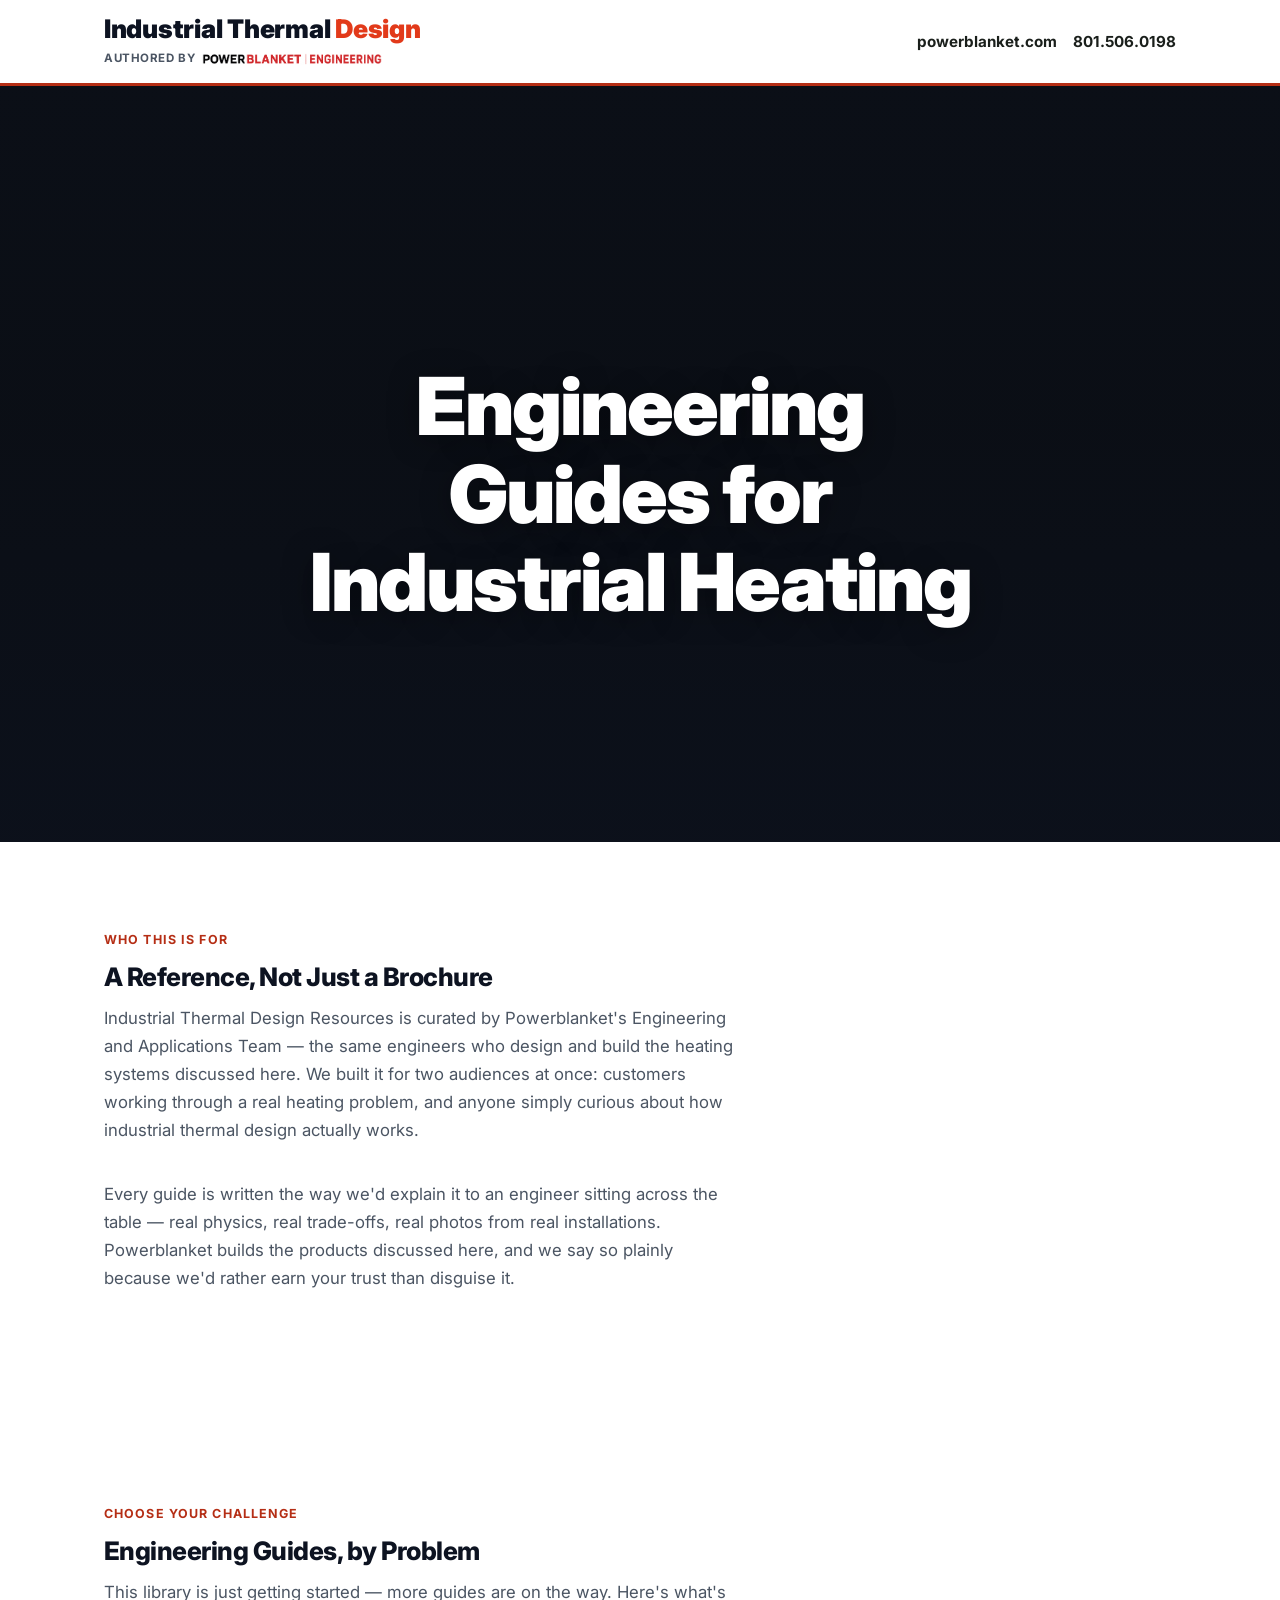
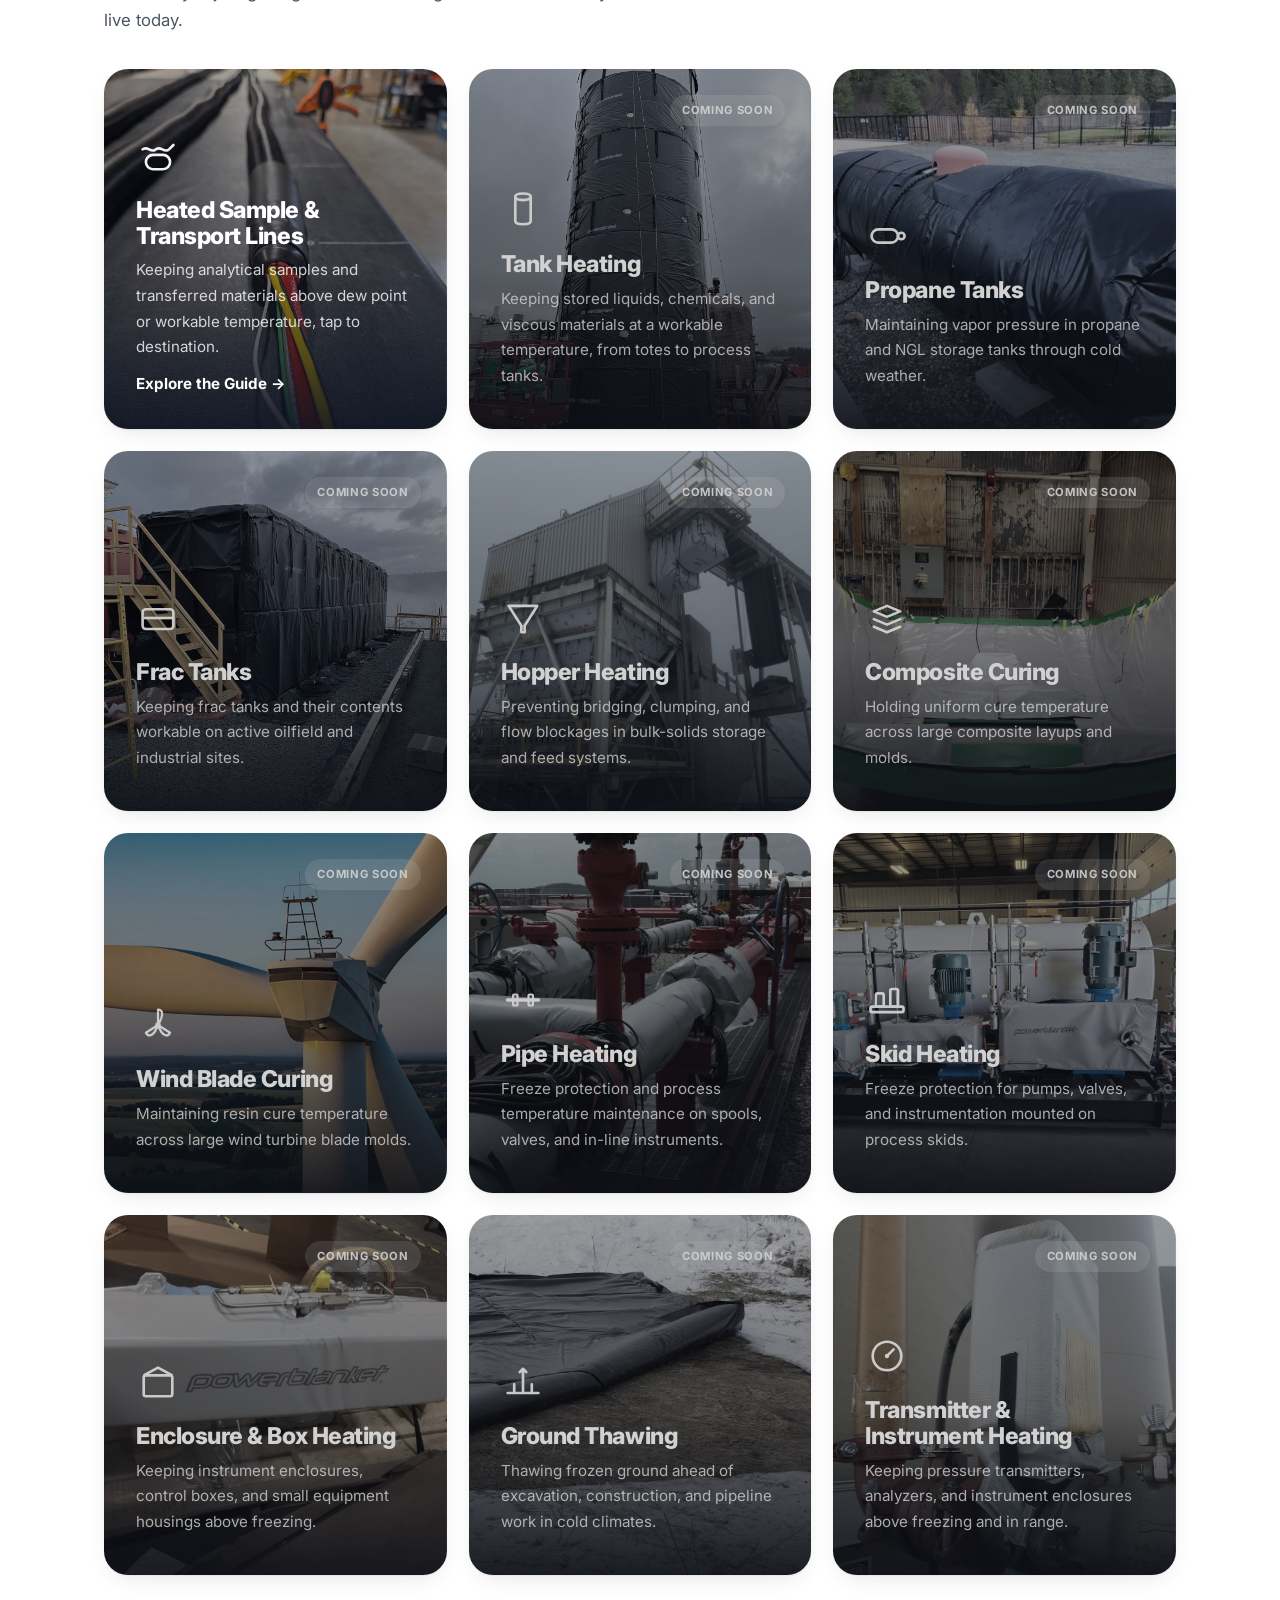
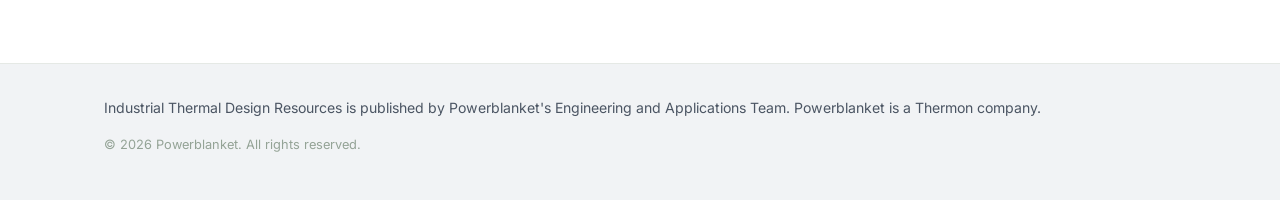
==== index.html @ 96038848 "﻿Replace homepage hero with real Powerblanket photos, bigger and slower, text dramatically simplifie" ====
<!DOCTYPE html>
<html lang="en">
<head>
<meta charset="UTF-8">
<meta name="viewport" content="width=device-width, initial-scale=1.0">
<title>Industrial Thermal Design Resources | Powerblanket Engineering</title>
<meta name="description" content="Engineering resources from Powerblanket's Engineering and Applications Team — practical, in-depth guides for specifying, designing, and troubleshooting industrial thermal systems.">

<link rel="canonical" href="https://www.industrialthermaldesign.com/">

<meta property="og:type" content="website">
<meta property="og:site_name" content="Industrial Thermal Design Resources">
<meta property="og:title" content="Industrial Thermal Design Resources | Powerblanket Engineering">
<meta property="og:description" content="Engineering resources from Powerblanket's Engineering and Applications Team — practical, in-depth guides for specifying, designing, and troubleshooting industrial thermal systems.">
<meta property="og:url" content="https://www.industrialthermaldesign.com/">
<meta name="twitter:card" content="summary">
<meta name="twitter:title" content="Industrial Thermal Design Resources | Powerblanket Engineering">
<meta name="twitter:description" content="Engineering resources from Powerblanket's Engineering and Applications Team — practical, in-depth guides for specifying, designing, and troubleshooting industrial thermal systems.">

<link rel="icon" type="image/png" sizes="32x32" href="assets/favicon-32.png">
<link rel="icon" type="image/png" sizes="16x16" href="assets/favicon-16.png">
<link rel="apple-touch-icon" sizes="180x180" href="assets/apple-touch-icon.png">
<meta name="theme-color" content="#e23a1a">

<link rel="preconnect" href="https://fonts.googleapis.com">
<link rel="preconnect" href="https://fonts.gstatic.com" crossorigin>
<link href="https://fonts.googleapis.com/css2?family=Inter:wght@400;500;600;700;800;900&display=swap" rel="stylesheet">
<link rel="stylesheet" href="styles.css">

<script type="application/ld+json">
{
  "@context": "https://schema.org",
  "@type": "Organization",
  "name": "Powerblanket",
  "url": "https://www.industrialthermaldesign.com/",
  "logo": "https://www.industrialthermaldesign.com/assets/pb-engineering-logo.png",
  "telephone": "+1-801-506-0198",
  "address": {
    "@type": "PostalAddress",
    "streetAddress": "3130 South 1030 West, Suite 1",
    "addressLocality": "Salt Lake City",
    "addressRegion": "UT",
    "postalCode": "84119",
    "addressCountry": "US"
  },
  "parentOrganization": { "@type": "Organization", "name": "Thermon" },
  "sameAs": ["https://www.powerblanket.com"]
}
</script>
</head>
<body>

<!-- Analytics: Google Analytics 4 -->
<script async src="https://www.googletagmanager.com/gtag/js?id=G-KSJJZEFD7X"></script>
<script>
  window.dataLayer = window.dataLayer || [];
  function gtag(){ dataLayer.push(arguments); }
  gtag('js', new Date());
  gtag('config', 'G-KSJJZEFD7X');
</script>

<header class="hub-banner">
  <div class="container hub-banner-inner">
    <div class="hub-banner-brand">
      <p class="hub-banner-title">Industrial Thermal <span class="brand-accent">Design</span></p>
      <div class="hub-banner-byline">
        <span>Authored by</span>
        <img src="assets/pb-engineering-logo.png" alt="Powerblanket Engineering" class="hub-banner-byline-logo">
      </div>
    </div>
    <div class="hub-banner-contact">
      <a href="https://www.powerblanket.com" target="_blank" rel="noopener">powerblanket.com</a>
      <a href="tel:+18015060198">801.506.0198</a>
    </div>
  </div>
</header>

<section class="hero hero-big">
  <div class="hero-slideshow" aria-hidden="true">
    <div class="hero-slide" style="background-image:url('assets/hero/hero-1.jpg');"></div>
    <div class="hero-slide" data-bg="assets/hero/hero-2.jpg"></div>
    <div class="hero-slide" data-bg="assets/hero/hero-3.jpg"></div>
    <div class="hero-slide" data-bg="assets/hero/hero-4.jpg"></div>
    <div class="hero-slide" data-bg="assets/hero/hero-5.jpg"></div>
    <div class="hero-slide" data-bg="assets/hero/hero-6.jpg" style="background-position: center 30%;"></div>
  </div>
  <div class="hero-scrim"></div>
  <div class="container hub-hero-inner">
    <h1>Engineering Guides for Industrial Heating</h1>
  </div>
</section>

<section class="section section-alt">
  <div class="container">
    <p class="kicker">Who This Is For</p>
    <h2>A Reference, Not Just a Brochure</h2>
    <p class="section-intro">
      Industrial Thermal Design Resources is curated by Powerblanket's Engineering and Applications
      Team — the same engineers who design and build the heating systems discussed here. We built
      it for two audiences at once: customers working through a real heating problem, and anyone
      simply curious about how industrial thermal design actually works.
    </p>
    <p class="section-intro">
      Every guide is written the way we'd explain it to an engineer sitting across the table — real
      physics, real trade-offs, real photos from real installations. Powerblanket builds the products
      discussed here, and we say so plainly because we'd rather earn your trust than disguise it.
    </p>
  </div>
</section>

<section id="guides" class="section hub-tiles-section">
  <div class="container">
    <p class="kicker">Choose Your Challenge</p>
    <h2>Engineering Guides, by Problem</h2>
    <p class="section-intro">
      This library is just getting started — more guides are on the way. Here's what's live today.
    </p>
    <div class="tile-grid">
      <a class="tile tile-sampleline" href="heatedsamplelines/">
        <div class="tile-icon" aria-hidden="true">
          <svg viewBox="0 0 40 40" fill="none" xmlns="http://www.w3.org/2000/svg">
            <path d="M6 14C10 10 14 18 18 14C22 10 26 18 30 14C32 12 33 11 34 10" stroke="#fff" stroke-width="2.4" stroke-linecap="round"/>
            <rect x="9" y="19" width="22" height="13" rx="6.5" stroke="#fff" stroke-width="2.4"/>
          </svg>
        </div>
        <div class="tile-body">
          <h3>Heated Sample &amp; Transport Lines</h3>
          <p>Keeping analytical samples and transferred materials above dew point or workable temperature, tap to destination.</p>
          <span class="tile-cta">Explore the Guide &rarr;</span>
        </div>
      </a>

      <div class="tile tile-soon tile-tank">
        <span class="tile-badge">Coming Soon</span>
        <div class="tile-icon" aria-hidden="true">
          <svg viewBox="0 0 40 40" fill="none" xmlns="http://www.w3.org/2000/svg">
            <path d="M13 8C13 6 16 5 20 5C24 5 27 6 27 8V30C27 32 24 33 20 33C16 33 13 32 13 30V8Z" stroke="#fff" stroke-width="2.4"/>
            <path d="M13 8C13 10 16 11 20 11C24 11 27 10 27 8" stroke="#fff" stroke-width="2.4"/>
          </svg>
        </div>
        <div class="tile-body">
          <h3>Tank Heating</h3>
          <p>Keeping stored liquids, chemicals, and viscous materials at a workable temperature, from totes to process tanks.</p>
        </div>
      </div>

      <div class="tile tile-soon tile-propane">
        <span class="tile-badge">Coming Soon</span>
        <div class="tile-icon" aria-hidden="true">
          <svg viewBox="0 0 40 40" fill="none" xmlns="http://www.w3.org/2000/svg">
            <rect x="6" y="14" width="24" height="12" rx="6" stroke="#fff" stroke-width="2.4"/>
            <circle cx="33" cy="20" r="3" stroke="#fff" stroke-width="2.4"/>
          </svg>
        </div>
        <div class="tile-body">
          <h3>Propane Tanks</h3>
          <p>Maintaining vapor pressure in propane and NGL storage tanks through cold weather.</p>
        </div>
      </div>

      <div class="tile tile-soon tile-fractank">
        <span class="tile-badge">Coming Soon</span>
        <div class="tile-icon" aria-hidden="true">
          <svg viewBox="0 0 40 40" fill="none" xmlns="http://www.w3.org/2000/svg">
            <rect x="6" y="12" width="28" height="18" rx="3" stroke="#fff" stroke-width="2.4"/>
            <path d="M6 20H34" stroke="#fff" stroke-width="2.4"/>
          </svg>
        </div>
        <div class="tile-body">
          <h3>Frac Tanks</h3>
          <p>Keeping frac tanks and their contents workable on active oilfield and industrial sites.</p>
        </div>
      </div>

      <div class="tile tile-soon tile-hopper">
        <span class="tile-badge">Coming Soon</span>
        <div class="tile-icon" aria-hidden="true">
          <svg viewBox="0 0 40 40" fill="none" xmlns="http://www.w3.org/2000/svg">
            <path d="M7 9H33L21.5 27V33H18.5V27L7 9Z" stroke="#fff" stroke-width="2.4" stroke-linejoin="round"/>
          </svg>
        </div>
        <div class="tile-body">
          <h3>Hopper Heating</h3>
          <p>Preventing bridging, clumping, and flow blockages in bulk-solids storage and feed systems.</p>
        </div>
      </div>

      <div class="tile tile-soon tile-composite">
        <span class="tile-badge">Coming Soon</span>
        <div class="tile-icon" aria-hidden="true">
          <svg viewBox="0 0 40 40" fill="none" xmlns="http://www.w3.org/2000/svg">
            <path d="M8 14L20 9L32 14L20 19L8 14Z" stroke="#fff" stroke-width="2.4" stroke-linejoin="round"/>
            <path d="M8 21L20 26L32 21" stroke="#fff" stroke-width="2.4" stroke-linecap="round" stroke-linejoin="round"/>
            <path d="M8 28L20 33L32 28" stroke="#fff" stroke-width="2.4" stroke-linecap="round" stroke-linejoin="round"/>
          </svg>
        </div>
        <div class="tile-body">
          <h3>Composite Curing</h3>
          <p>Holding uniform cure temperature across large composite layups and molds.</p>
        </div>
      </div>

      <div class="tile tile-soon tile-windblade">
        <span class="tile-badge">Coming Soon</span>
        <div class="tile-icon" aria-hidden="true">
          <svg viewBox="0 0 40 40" fill="none" xmlns="http://www.w3.org/2000/svg">
            <circle cx="20" cy="20" r="2.5" fill="#fff"/>
            <path d="M20 20L20 6C24 6 26 10 20 20Z" stroke="#fff" stroke-width="2" stroke-linejoin="round"/>
            <path d="M20 20L31 27C29 31 24 31 20 20Z" stroke="#fff" stroke-width="2" stroke-linejoin="round"/>
            <path d="M20 20L9 27C11 31 16 31 20 20Z" stroke="#fff" stroke-width="2" stroke-linejoin="round"/>
          </svg>
        </div>
        <div class="tile-body">
          <h3>Wind Blade Curing</h3>
          <p>Maintaining resin cure temperature across large wind turbine blade molds.</p>
        </div>
      </div>

      <div class="tile tile-soon tile-pipe">
        <span class="tile-badge">Coming Soon</span>
        <div class="tile-icon" aria-hidden="true">
          <svg viewBox="0 0 40 40" fill="none" xmlns="http://www.w3.org/2000/svg">
            <path d="M6 20H34" stroke="#fff" stroke-width="3.2" stroke-linecap="round"/>
            <rect x="11" y="15" width="4" height="10" rx="1" stroke="#fff" stroke-width="2"/>
            <rect x="25" y="15" width="4" height="10" rx="1" stroke="#fff" stroke-width="2"/>
          </svg>
        </div>
        <div class="tile-body">
          <h3>Pipe Heating</h3>
          <p>Freeze protection and process temperature maintenance on spools, valves, and in-line instruments.</p>
        </div>
      </div>

      <div class="tile tile-soon tile-skid">
        <span class="tile-badge">Coming Soon</span>
        <div class="tile-icon" aria-hidden="true">
          <svg viewBox="0 0 40 40" fill="none" xmlns="http://www.w3.org/2000/svg">
            <rect x="5" y="26" width="30" height="5" rx="1.5" stroke="#fff" stroke-width="2.4"/>
            <rect x="10" y="14" width="7" height="12" rx="1.5" stroke="#fff" stroke-width="2.4"/>
            <rect x="23" y="10" width="7" height="16" rx="1.5" stroke="#fff" stroke-width="2.4"/>
          </svg>
        </div>
        <div class="tile-body">
          <h3>Skid Heating</h3>
          <p>Freeze protection for pumps, valves, and instrumentation mounted on process skids.</p>
        </div>
      </div>

      <div class="tile tile-soon tile-boxes">
        <span class="tile-badge">Coming Soon</span>
        <div class="tile-icon" aria-hidden="true">
          <svg viewBox="0 0 40 40" fill="none" xmlns="http://www.w3.org/2000/svg">
            <rect x="7" y="14" width="26" height="19" rx="2" stroke="#fff" stroke-width="2.4"/>
            <path d="M7 14L20 7L33 14" stroke="#fff" stroke-width="2.4" stroke-linejoin="round"/>
          </svg>
        </div>
        <div class="tile-body">
          <h3>Enclosure &amp; Box Heating</h3>
          <p>Keeping instrument enclosures, control boxes, and small equipment housings above freezing.</p>
        </div>
      </div>

      <div class="tile tile-soon tile-groundthaw">
        <span class="tile-badge">Coming Soon</span>
        <div class="tile-icon" aria-hidden="true">
          <svg viewBox="0 0 40 40" fill="none" xmlns="http://www.w3.org/2000/svg">
            <path d="M6 30H34" stroke="#fff" stroke-width="2.4" stroke-linecap="round"/>
            <path d="M12 30V22M20 30V17M28 30V22" stroke="#fff" stroke-width="2.4" stroke-linecap="round"/>
            <path d="M20 17V8M17 11L20 8L23 11" stroke="#fff" stroke-width="2.4" stroke-linecap="round" stroke-linejoin="round"/>
          </svg>
        </div>
        <div class="tile-body">
          <h3>Ground Thawing</h3>
          <p>Thawing frozen ground ahead of excavation, construction, and pipeline work in cold climates.</p>
        </div>
      </div>

      <div class="tile tile-soon tile-transmitter">
        <span class="tile-badge">Coming Soon</span>
        <div class="tile-icon" aria-hidden="true">
          <svg viewBox="0 0 40 40" fill="none" xmlns="http://www.w3.org/2000/svg">
            <circle cx="20" cy="20" r="13" stroke="#fff" stroke-width="2.4"/>
            <path d="M20 20L26 14" stroke="#fff" stroke-width="2.4" stroke-linecap="round"/>
            <circle cx="20" cy="20" r="2" fill="#fff"/>
          </svg>
        </div>
        <div class="tile-body">
          <h3>Transmitter &amp; Instrument Heating</h3>
          <p>Keeping pressure transmitters, analyzers, and instrument enclosures above freezing and in range.</p>
        </div>
      </div>
    </div>
  </div>
</section>

<footer class="hub-footer">
  <div class="container">
    <p>
      Industrial Thermal Design Resources is published by Powerblanket's Engineering and Applications Team.
      Powerblanket is a Thermon company.
    </p>
    <p class="hub-footer-meta">&copy; <span id="year"></span> Powerblanket. All rights reserved.</p>
  </div>
</footer>

<script src="script.js"></script>
</body>
</html>
---- styles.css ----
:root {
  --brand-charcoal: #0d1321;
  --brand-accent: #e23a1a;
  --brand-accent-dark: #b52e15;
  --brand-steel: #6b7280;
  --brand-coolgray: #f1f3f5;

  /* Legacy variable names kept (referenced throughout this file) but now aliased
     to the Industrial Thermal Design brand palette instead of Powerblanket green. */
  --green-900: var(--brand-charcoal);
  --green-800: var(--brand-accent-dark);
  --green-700: var(--brand-accent-dark);
  --green-600: var(--brand-accent);
  --green-100: var(--brand-coolgray);
  --green-50: var(--brand-coolgray);
  --ink: #1a1f1b;
  --ink-soft: #4b5563;
  --paper: #ffffff;
  --paper-alt: var(--brand-coolgray);
  --border: #e5e9e5;
  --radius: 14px;
  --radius-sm: 10px;
  --shadow: 0 1px 2px rgba(13, 19, 33, 0.06), 0 8px 24px -8px rgba(13, 19, 33, 0.12);
  --shadow-lg: 0 20px 45px -18px rgba(13, 19, 33, 0.35);

  /* Thermal ("ironbow") accent palette — used sparingly as the hub's signature motif */
  --thermal-cold: #2447c9;
  --thermal-purple: #7c2fd6;
  --thermal-magenta: #c0299a;
  --thermal-red: #e0413f;
  --thermal-orange: #f2822e;
  --thermal-yellow: #f9c04a;
  --thermal-white: #fff6e0;
}

* { box-sizing: border-box; }

body {
  margin: 0;
  font-family: "Inter", -apple-system, BlinkMacSystemFont, "Segoe UI", Roboto, Helvetica, Arial, sans-serif;
  color: var(--ink);
  line-height: 1.68;
  background: var(--paper);
  -webkit-font-smoothing: antialiased;
  font-size: 17px;
}

.container { max-width: 1120px; margin: 0 auto; padding: 0 24px; }

h1, h2, h3 {
  font-family: inherit;
  font-weight: 800;
  line-height: 1.1;
  letter-spacing: -0.02em;
  text-wrap: balance;
  color: var(--green-900);
  margin: 0 0 0.5em;
}

p { margin: 0 0 1em; }
a { color: inherit; }

.kicker {
  text-transform: uppercase;
  letter-spacing: 0.09em;
  font-size: 0.78rem;
  font-weight: 700;
  color: var(--green-700);
  margin: 0 0 12px;
}
.kicker-on-dark { color: var(--thermal-yellow); }

.section { padding: 88px 0; }
.section-intro { color: var(--ink-soft); max-width: 640px; margin-bottom: 2.2rem; font-size: 1.05rem; }

/* ---------- Banner (matches the Sample Line Guide subsite) ---------- */

.hub-banner { background: #fff; border-bottom: 3px solid var(--green-700); padding: 14px 0; position: sticky; top: 0; z-index: 100; }
.hub-banner-inner { display: flex; align-items: center; justify-content: space-between; flex-wrap: wrap; gap: 16px; }
.hub-banner-brand { display: flex; flex-direction: column; align-items: flex-start; text-decoration: none; }
.hub-banner-title { margin: 0; font-size: 1.6rem; font-weight: 900; color: var(--brand-charcoal); letter-spacing: -0.01em; line-height: 1.15; }
.brand-accent { color: var(--brand-accent); }
.hub-banner-byline { display: flex; align-items: center; gap: 7px; margin: 6px 0 0; font-size: 0.72rem; font-weight: 700; text-transform: uppercase; letter-spacing: 0.05em; color: var(--ink-soft); }
.hub-banner-byline-logo { width: 180px; max-width: 100%; height: auto; display: block; }
.hub-banner-contact { display: flex; align-items: center; gap: 16px; font-size: 0.95rem; }
.hub-banner-contact a { color: var(--ink); font-weight: 700; text-decoration: none; }
.hub-banner-contact a:hover { color: var(--green-700); }

/* ---------- Hero — same real-photo Ken Burns slideshow as the Sample Line Guide subsite ---------- */

.hero {
  position: relative;
  padding: 130px 0 110px;
  overflow: hidden;
  isolation: isolate;
  background: #0a0d12;
  text-align: center;
}

.hero-big { min-height: 84vh; display: flex; align-items: center; padding: 160px 0 100px; }

.hero-slideshow { position: absolute; inset: 0; z-index: -2; overflow: hidden; }

.hero-slide {
  position: absolute;
  inset: -3%;
  background-size: cover;
  background-position: center;
  opacity: 0;
  filter: saturate(1.25) contrast(1.05);
  animation: heroSlideCycle 72s infinite;
  animation-fill-mode: backwards;
}

/* 6-slide rotation, 12s each, slower/more contemplative Ken Burns pacing for the
   homepage's real-photo hero (the Sample Line Guide subsite still uses its own
   9-slide/8s stock-photo timing, defined in its own stylesheet). */
.hero-slide:nth-child(1) { animation-delay: 0s; }
.hero-slide:nth-child(2) { animation-delay: 12s; }
.hero-slide:nth-child(3) { animation-delay: 24s; }
.hero-slide:nth-child(4) { animation-delay: 36s; }
.hero-slide:nth-child(5) { animation-delay: 48s; }
.hero-slide:nth-child(6) { animation-delay: 60s; }

@keyframes heroSlideCycle {
  0%      { opacity: 0; transform: scale(1.1) translate(0, 0); }
  1.4%    { opacity: 1; }
  15%     { opacity: 1; transform: scale(1.22) translate(-2.2%, -1.4%); }
  16.7%   { opacity: 0; }
  100%    { opacity: 0; }
}

@media (prefers-reduced-motion: reduce) {
  .hero-slide { animation: none; opacity: 0; }
  .hero-slide:first-child { opacity: 1; }
}

.hero-scrim {
  position: absolute;
  inset: 0;
  z-index: -1;
  background: linear-gradient(180deg, rgba(13,19,33,0.32) 0%, rgba(13,19,33,0.22) 45%, rgba(13,19,33,0.58) 100%);
}

.hub-hero-inner { position: relative; z-index: 1; max-width: 720px; margin: 0 auto; }
.hero h1 { color: #fff; font-size: clamp(2.4rem, 5vw, 3.6rem); margin-bottom: 0.4em; font-weight: 900; letter-spacing: -0.025em; }
.hero-big h1 { font-size: clamp(2.8rem, 6.5vw, 5rem); margin-bottom: 0; text-shadow: 0 4px 30px rgba(0,0,0,0.35); }
.hub-hero-lede { color: #dde1e6; font-size: 1.15rem; max-width: 620px; margin: 0 auto 2rem; }
.hero-actions { display: flex; gap: 16px; flex-wrap: wrap; justify-content: center; }

.credibility-line {
  display: inline-block;
  font-size: 0.85rem;
  font-weight: 600;
  color: #dde1e6;
  background: rgba(255,255,255,0.1);
  border: 1px solid rgba(255,255,255,0.22);
  padding: 7px 16px;
  border-radius: 999px;
  margin-bottom: 10px;
  margin-right: 10px;
}
.credibility-sub {
  display: inline-block;
  font-size: 0.8rem;
  font-weight: 500;
  color: #9aa1ab;
  margin-bottom: 22px;
}

/* ---------- Buttons ---------- */

.btn {
  display: inline-block;
  padding: 15px 30px;
  border-radius: 999px;
  font-weight: 700;
  text-decoration: none;
  border: none;
  cursor: pointer;
  font-size: 0.92rem;
  letter-spacing: 0.01em;
  transition: transform 0.2s ease, box-shadow 0.2s ease, background 0.2s ease;
}
.btn-primary { background: var(--green-600); color: #fff; box-shadow: 0 10px 24px -8px rgba(226,58,26,0.5); }
.btn-primary:hover { background: var(--green-700); transform: translateY(-2px); }
.btn-outline { background: rgba(255,255,255,0.05); color: #fff; border: 1px solid rgba(255,255,255,0.7); }
.btn-outline:hover { background: rgba(255,255,255,0.14); transform: translateY(-2px); }

/* ---------- Tile grid ---------- */

.hub-tiles-section { background: var(--paper); }

.tile-grid {
  display: grid;
  grid-template-columns: repeat(3, 1fr);
  gap: 22px;
}

.tile {
  position: relative;
  display: flex;
  flex-direction: column;
  justify-content: flex-end;
  min-height: 360px;
  padding: 32px;
  border-radius: 24px;
  background-color: #0d1117;
  background-size: cover;
  background-position: center;
  overflow: hidden;
  text-decoration: none;
  color: #fff;
  box-shadow: var(--shadow);
  transition: transform 0.35s cubic-bezier(0.22,1,0.36,1), opacity 0.35s ease, filter 0.35s ease, box-shadow 0.35s ease;
}

/* Hover-spotlight: hovering any tile dims its siblings; the hovered one stays full-strength. */
.tile-grid:hover .tile { opacity: 0.45; filter: saturate(0.7); }
.tile-grid .tile:hover { opacity: 1; filter: none; transform: translateY(-4px) scale(1.015); box-shadow: var(--shadow-lg); z-index: 2; }

.tile-icon { width: 44px; height: 44px; margin-bottom: 20px; opacity: 0.95; }
.tile-icon svg { width: 100%; height: 100%; }
.tile h3 { color: #fff; font-size: 1.45rem; margin-bottom: 0.35em; }
.tile p { color: rgba(255,255,255,0.8); font-size: 0.95rem; max-width: 30em; margin-bottom: 0.6em; }
.tile-cta { font-weight: 700; font-size: 0.95rem; color: #fff; }
.tile-badge {
  position: absolute; top: 26px; right: 26px;
  font-size: 0.7rem; font-weight: 700; text-transform: uppercase; letter-spacing: 0.06em;
  background: rgba(255,255,255,0.14); color: rgba(255,255,255,0.9);
  padding: 6px 12px; border-radius: 999px;
}

.tile-sampleline {
  background-image:
    linear-gradient(180deg, rgba(13,19,33,0.25) 0%, rgba(13,19,33,0.45) 55%, rgba(13,19,33,0.92) 100%),
    url('heatedsamplelines/photos/real-hero-lowangle.jpg');
}
.tile-tank {
  background-image:
    linear-gradient(180deg, rgba(13,19,33,0.25) 0%, rgba(13,19,33,0.45) 55%, rgba(13,19,33,0.92) 100%),
    url('assets/tiles/tank-heating.jpg');
}
.tile-hopper {
  background-image:
    linear-gradient(180deg, rgba(13,19,33,0.25) 0%, rgba(13,19,33,0.45) 55%, rgba(13,19,33,0.92) 100%),
    url('assets/tiles/hopper-heating.jpg');
}
.tile-groundthaw {
  background-image:
    linear-gradient(180deg, rgba(13,19,33,0.25) 0%, rgba(13,19,33,0.45) 55%, rgba(13,19,33,0.92) 100%),
    url('assets/tiles/ground-thawing.jpg');
}
.tile-transmitter {
  background-image:
    linear-gradient(180deg, rgba(13,19,33,0.25) 0%, rgba(13,19,33,0.45) 55%, rgba(13,19,33,0.92) 100%),
    url('assets/tiles/transmitter-heating.jpg');
}
.tile-propane {
  background-image:
    linear-gradient(180deg, rgba(13,19,33,0.25) 0%, rgba(13,19,33,0.45) 55%, rgba(13,19,33,0.92) 100%),
    url('assets/tiles/propane-tanks.jpg');
}
.tile-fractank {
  background-image:
    linear-gradient(180deg, rgba(13,19,33,0.25) 0%, rgba(13,19,33,0.45) 55%, rgba(13,19,33,0.92) 100%),
    url('assets/tiles/frac-tanks.jpg');
}
.tile-composite {
  background-image:
    linear-gradient(180deg, rgba(13,19,33,0.25) 0%, rgba(13,19,33,0.45) 55%, rgba(13,19,33,0.92) 100%),
    url('assets/tiles/composite-curing.jpg');
}
.tile-pipe {
  background-image:
    linear-gradient(180deg, rgba(13,19,33,0.25) 0%, rgba(13,19,33,0.45) 55%, rgba(13,19,33,0.92) 100%),
    url('assets/tiles/pipe-heating.jpg');
}
.tile-skid {
  background-image:
    linear-gradient(180deg, rgba(13,19,33,0.25) 0%, rgba(13,19,33,0.45) 55%, rgba(13,19,33,0.92) 100%),
    url('assets/tiles/skid-heating.jpg');
}
.tile-boxes {
  background-image:
    linear-gradient(180deg, rgba(13,19,33,0.25) 0%, rgba(13,19,33,0.45) 55%, rgba(13,19,33,0.92) 100%),
    url('assets/tiles/boxes.jpg');
}
.tile-windblade {
  background-image:
    linear-gradient(180deg, rgba(13,19,33,0.25) 0%, rgba(13,19,33,0.45) 55%, rgba(13,19,33,0.92) 100%),
    url('assets/tiles/wind-blade-curing.jpg');
}

.tile-soon { cursor: default; filter: grayscale(0.45) brightness(0.82); }
.tile-grid:hover .tile-soon { filter: grayscale(0.45) brightness(0.82) saturate(0.7); }
.tile-grid .tile-soon:hover { filter: grayscale(0.45) brightness(0.9); transform: translateY(-4px); }

@media (max-width: 900px) {
  .tile-grid { grid-template-columns: repeat(2, 1fr); }
  .tile { min-height: 340px; padding: 32px; }
  .tile h3 { font-size: 1.5rem; }
  .hub-banner-title { font-size: 1.4rem; }
  .hub-banner-byline-logo { width: 150px; }
}
@media (max-width: 640px) {
  .tile-grid { grid-template-columns: 1fr; }
  .hub-banner-inner { flex-direction: column; align-items: flex-start; }
  .hub-banner-contact { align-items: flex-start; }
  .hub-banner-contact-row { justify-content: flex-start; }
  .hub-banner-title { font-size: 1.15rem; }
  .hub-banner-byline-logo { width: 130px; }
  .hero { padding: 70px 0 56px; }
  .hero h1 { font-size: 2rem; }
  .hero-big { min-height: 62vh; padding: 90px 0 60px; }
  .hero-big h1 { font-size: 2.1rem; }
  .section { padding: 56px 0; }
}

/* ---------- Footer ---------- */

.hub-footer { background: var(--paper-alt); border-top: 1px solid var(--border); padding: 32px 0; color: var(--ink-soft); font-size: 0.88rem; }
.hub-footer-meta { margin-top: 6px; font-size: 0.8rem; color: #94a396; }
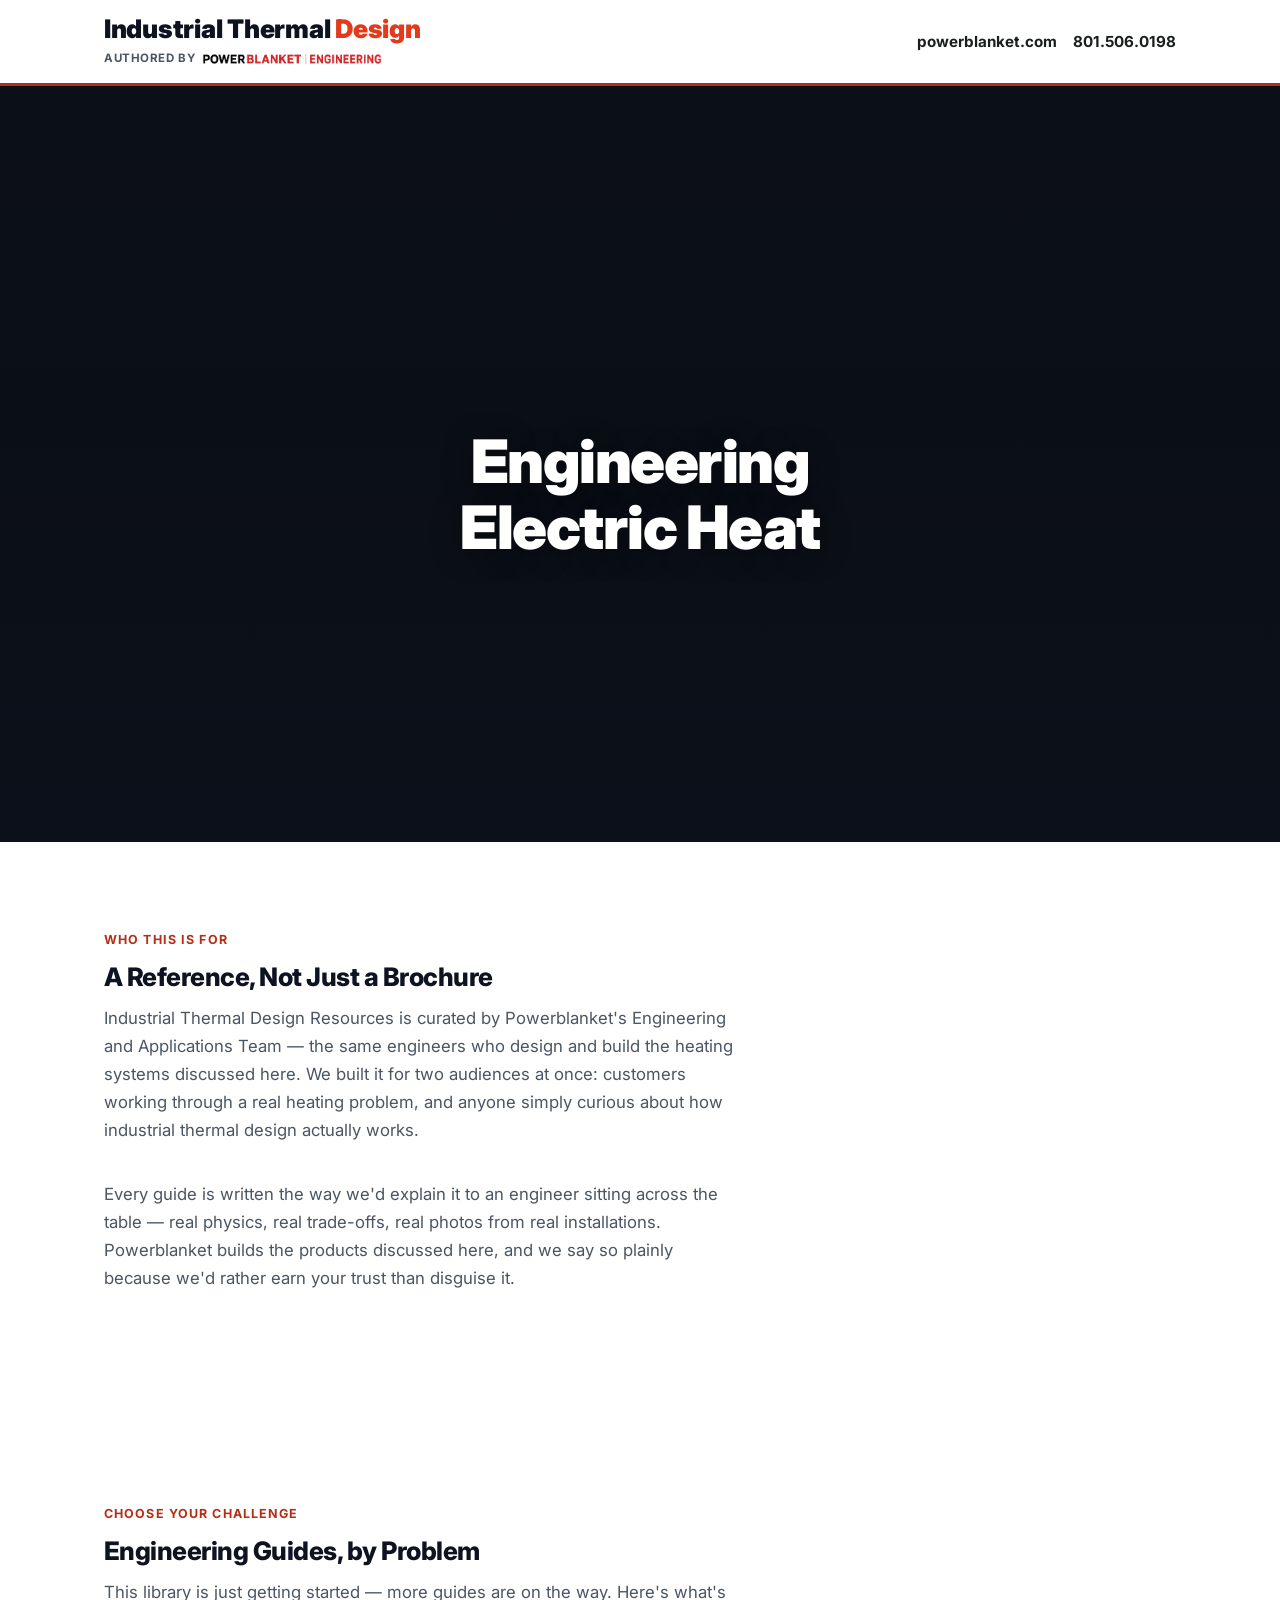
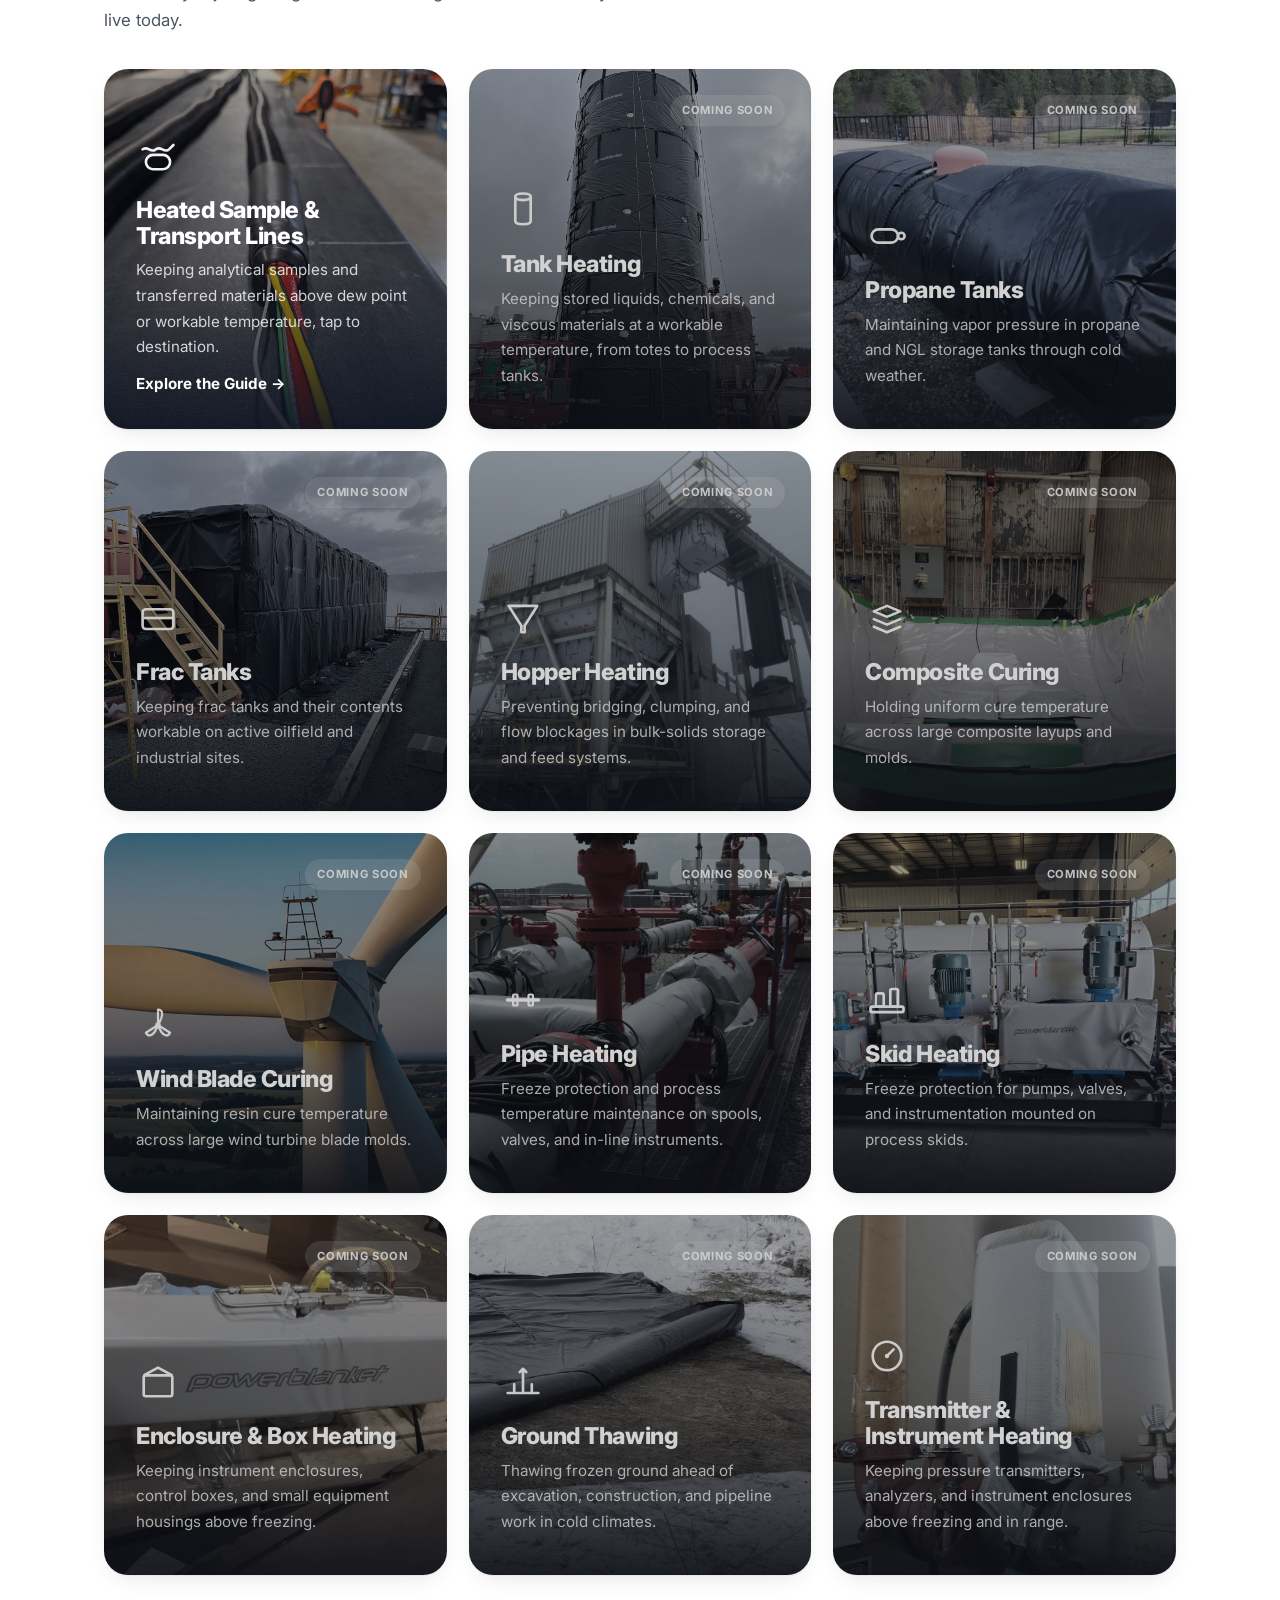
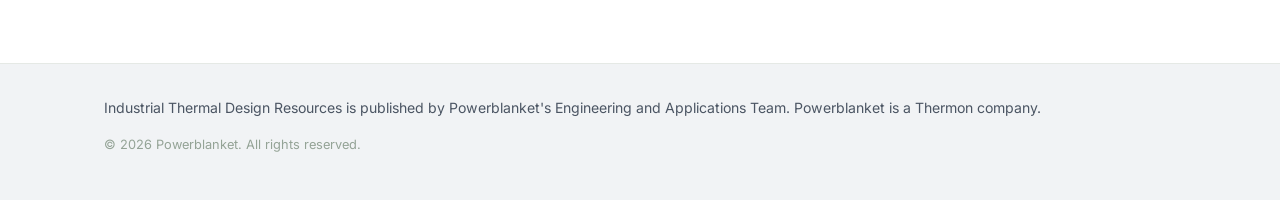
==== commit df11d064: "Shrink hero headline 25% and change text to Engineering Electric Heat" ====
--- a/index.html
+++ b/index.html
@@ -86,7 +86,7 @@
   </div>
   <div class="hero-scrim"></div>
   <div class="container hub-hero-inner">
-    <h1>Engineering Guides for Industrial Heating</h1>
+    <h1>Engineering Electric Heat</h1>
   </div>
 </section>
 
--- a/styles.css
+++ b/styles.css
@@ -144,7 +144,7 @@
 
 .hub-hero-inner { position: relative; z-index: 1; max-width: 720px; margin: 0 auto; }
 .hero h1 { color: #fff; font-size: clamp(2.4rem, 5vw, 3.6rem); margin-bottom: 0.4em; font-weight: 900; letter-spacing: -0.025em; }
-.hero-big h1 { font-size: clamp(2.8rem, 6.5vw, 5rem); margin-bottom: 0; text-shadow: 0 4px 30px rgba(0,0,0,0.35); }
+.hero-big h1 { font-size: clamp(2.1rem, 4.9vw, 3.75rem); margin-bottom: 0; text-shadow: 0 4px 30px rgba(0,0,0,0.35); }
 .hub-hero-lede { color: #dde1e6; font-size: 1.15rem; max-width: 620px; margin: 0 auto 2rem; }
 .hero-actions { display: flex; gap: 16px; flex-wrap: wrap; justify-content: center; }
 
@@ -313,7 +313,7 @@
   .hero { padding: 70px 0 56px; }
   .hero h1 { font-size: 2rem; }
   .hero-big { min-height: 62vh; padding: 90px 0 60px; }
-  .hero-big h1 { font-size: 2.1rem; }
+  .hero-big h1 { font-size: 1.6rem; }
   .section { padding: 56px 0; }
 }
 
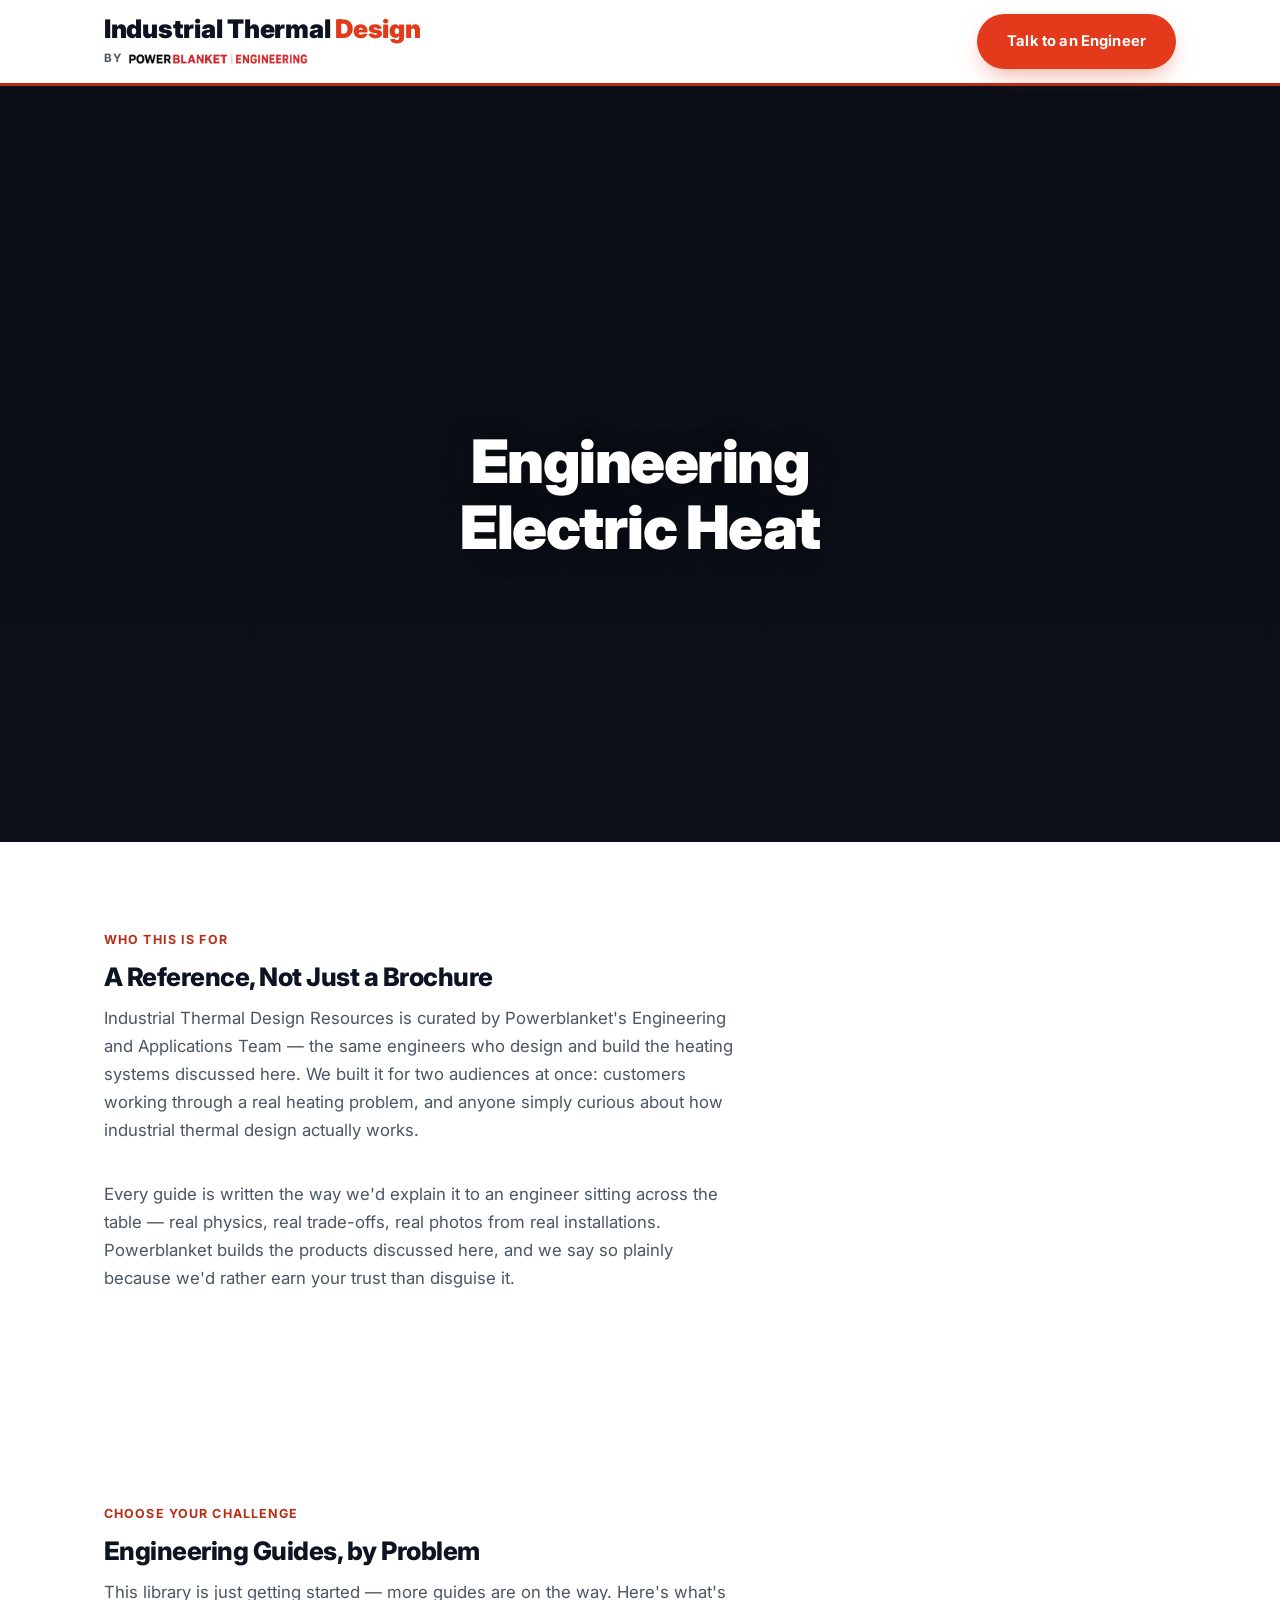
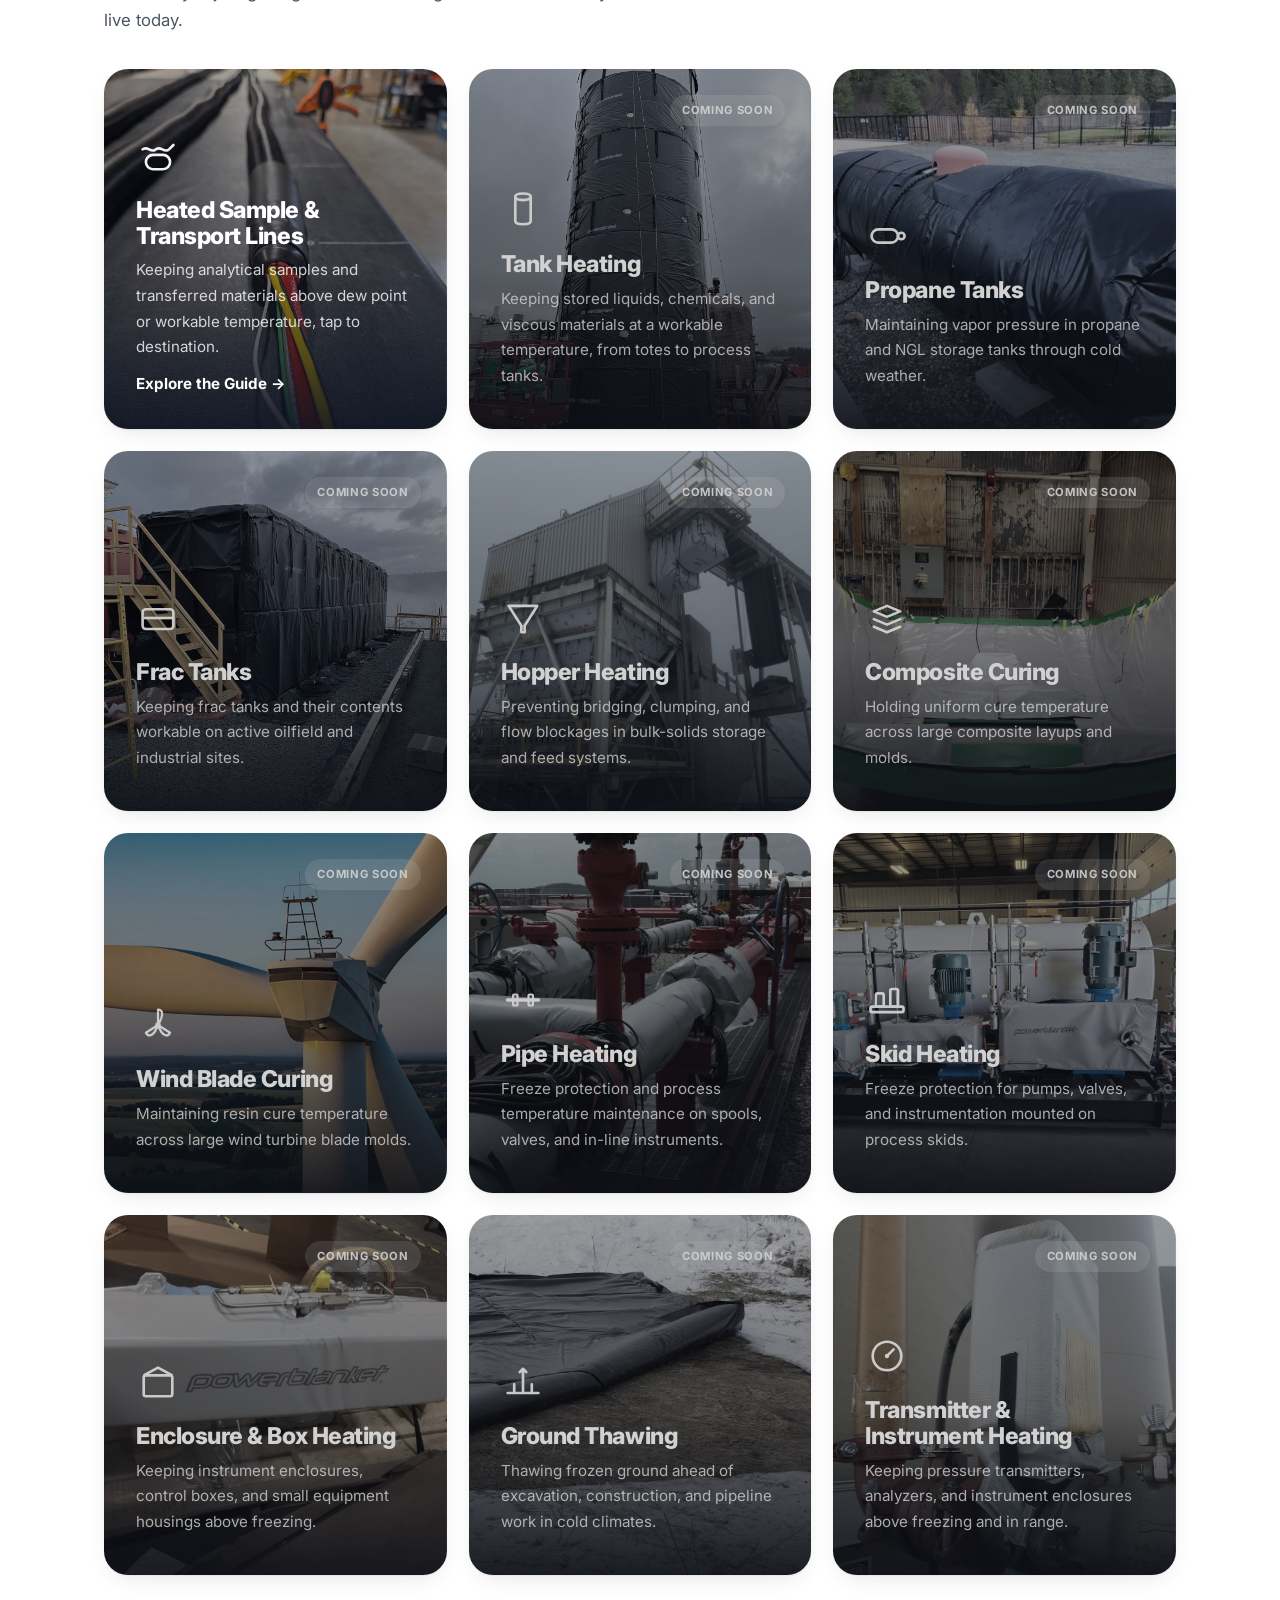
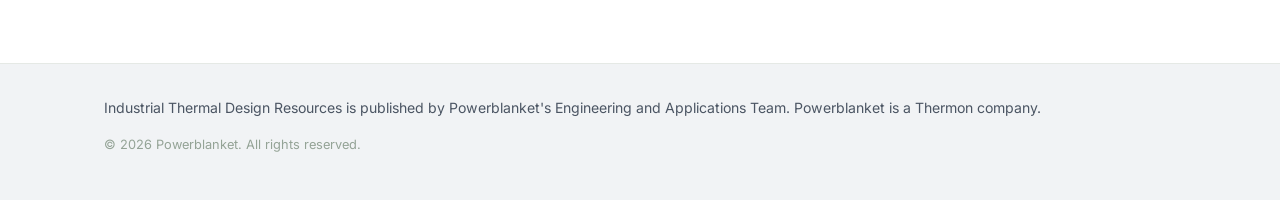
==== commit 45dfd815: "﻿Redesign site banner: drop phone/powerblanket.com text, add Talk to an Engineer CTA - Wordmark now " ====
--- a/index.html
+++ b/index.html
@@ -62,16 +62,17 @@
 <header class="hub-banner">
   <div class="container hub-banner-inner">
     <div class="hub-banner-brand">
-      <p class="hub-banner-title">Industrial Thermal <span class="brand-accent">Design</span></p>
+      <a class="hub-banner-title-link" href="/" aria-label="Industrial Thermal Design home">
+        <p class="hub-banner-title">Industrial Thermal <span class="brand-accent">Design</span></p>
+      </a>
       <div class="hub-banner-byline">
-        <span>Authored by</span>
-        <img src="assets/pb-engineering-logo.png" alt="Powerblanket Engineering" class="hub-banner-byline-logo">
+        <span>by</span>
+        <a href="https://www.powerblanket.com" target="_blank" rel="noopener" aria-label="Powerblanket.com">
+          <img src="assets/pb-engineering-logo.png" alt="Powerblanket Engineering" class="hub-banner-byline-logo">
+        </a>
       </div>
     </div>
-    <div class="hub-banner-contact">
-      <a href="https://www.powerblanket.com" target="_blank" rel="noopener">powerblanket.com</a>
-      <a href="tel:+18015060198">801.506.0198</a>
-    </div>
+    <a href="/talk-to-an-engineer/" class="btn btn-primary btn-banner">Talk to an Engineer</a>
   </div>
 </header>
 
@@ -81,8 +82,8 @@
     <div class="hero-slide" data-bg="assets/hero/hero-2.jpg"></div>
     <div class="hero-slide" data-bg="assets/hero/hero-3.jpg"></div>
     <div class="hero-slide" data-bg="assets/hero/hero-4.jpg"></div>
-    <div class="hero-slide" data-bg="assets/hero/hero-5.jpg"></div>
-    <div class="hero-slide" data-bg="assets/hero/hero-6.jpg" style="background-position: center 30%;"></div>
+    <div class="hero-slide" data-bg="assets/hero/hero-5.jpg" style="background-position: center 35%;"></div>
+    <div class="hero-slide" data-bg="assets/hero/hero-6.jpg"></div>
   </div>
   <div class="hero-scrim"></div>
   <div class="container hub-hero-inner">
--- a/styles.css
+++ b/styles.css
@@ -77,14 +77,14 @@
 
 .hub-banner { background: #fff; border-bottom: 3px solid var(--green-700); padding: 14px 0; position: sticky; top: 0; z-index: 100; }
 .hub-banner-inner { display: flex; align-items: center; justify-content: space-between; flex-wrap: wrap; gap: 16px; }
-.hub-banner-brand { display: flex; flex-direction: column; align-items: flex-start; text-decoration: none; }
+.hub-banner-brand { display: flex; flex-direction: column; align-items: flex-start; }
+.hub-banner-title-link { text-decoration: none; }
 .hub-banner-title { margin: 0; font-size: 1.6rem; font-weight: 900; color: var(--brand-charcoal); letter-spacing: -0.01em; line-height: 1.15; }
 .brand-accent { color: var(--brand-accent); }
 .hub-banner-byline { display: flex; align-items: center; gap: 7px; margin: 6px 0 0; font-size: 0.72rem; font-weight: 700; text-transform: uppercase; letter-spacing: 0.05em; color: var(--ink-soft); }
+.hub-banner-byline a { display: block; line-height: 0; }
 .hub-banner-byline-logo { width: 180px; max-width: 100%; height: auto; display: block; }
-.hub-banner-contact { display: flex; align-items: center; gap: 16px; font-size: 0.95rem; }
-.hub-banner-contact a { color: var(--ink); font-weight: 700; text-decoration: none; }
-.hub-banner-contact a:hover { color: var(--green-700); }
+.btn-banner { padding: 12px 22px; font-size: 0.85rem; white-space: nowrap; }
 
 /* ---------- Hero — same real-photo Ken Burns slideshow as the Sample Line Guide subsite ---------- */
 
@@ -306,8 +306,7 @@
 @media (max-width: 640px) {
   .tile-grid { grid-template-columns: 1fr; }
   .hub-banner-inner { flex-direction: column; align-items: flex-start; }
-  .hub-banner-contact { align-items: flex-start; }
-  .hub-banner-contact-row { justify-content: flex-start; }
+  .btn-banner { align-self: stretch; text-align: center; }
   .hub-banner-title { font-size: 1.15rem; }
   .hub-banner-byline-logo { width: 130px; }
   .hero { padding: 70px 0 56px; }
@@ -321,3 +320,33 @@
 
 .hub-footer { background: var(--paper-alt); border-top: 1px solid var(--border); padding: 32px 0; color: var(--ink-soft); font-size: 0.88rem; }
 .hub-footer-meta { margin-top: 6px; font-size: 0.8rem; color: #94a396; }
+
+/* ---------- CTA / lead-intake page ---------- */
+
+.section-cta { background: var(--green-900); color: #fff; }
+.section-cta h2 { color: #fff; }
+.section-cta .cta-copy p { color: #d1d5db; }
+.cta-grid { display: grid; grid-template-columns: 1fr 1fr; gap: 32px; align-items: start; }
+
+.cta-reassure { list-style: none; margin: 28px 0 0; padding: 0; display: flex; flex-direction: column; gap: 14px; }
+.cta-reassure li { padding-left: 28px; position: relative; color: #d1d5db; }
+.cta-reassure li::before { content: "✓"; position: absolute; left: 0; color: var(--brand-accent); font-weight: 900; }
+
+.lead-form { background: #fff; border: 1px solid var(--border); border-radius: var(--radius); padding: 28px; display: flex; flex-direction: column; gap: 4px; box-shadow: var(--shadow); }
+.lead-form label { font-size: 0.85rem; font-weight: 600; color: var(--ink); margin-top: 12px; }
+.lead-form input, .lead-form textarea, .lead-form select { padding: 11px 13px; border: 1px solid var(--border); border-radius: 8px; font-size: 1rem; font-family: inherit; margin-top: 4px; }
+.lead-form input:focus, .lead-form textarea:focus, .lead-form select:focus { outline: none; border-color: var(--green-600); box-shadow: 0 0 0 3px rgba(226,58,26,0.15); }
+.lead-form button { margin-top: 20px; }
+
+.hero-intake { min-height: 40vh; display: flex; align-items: center; padding: 130px 0 60px; background: linear-gradient(160deg, var(--brand-charcoal) 0%, #1c2536 100%); }
+.hero-intake .container { max-width: 760px; }
+.hero-intake .kicker { color: var(--thermal-yellow); }
+.hero-intake h1 { color: #fff; margin: 0 0 14px; }
+.hero-intake p { color: #c7ccd4; font-size: 1.1rem; margin: 0; }
+
+@media (max-width: 900px) {
+  .cta-grid { grid-template-columns: 1fr; }
+}
+@media (max-width: 640px) {
+  .hero-intake { min-height: unset; padding: 90px 0 50px; }
+}
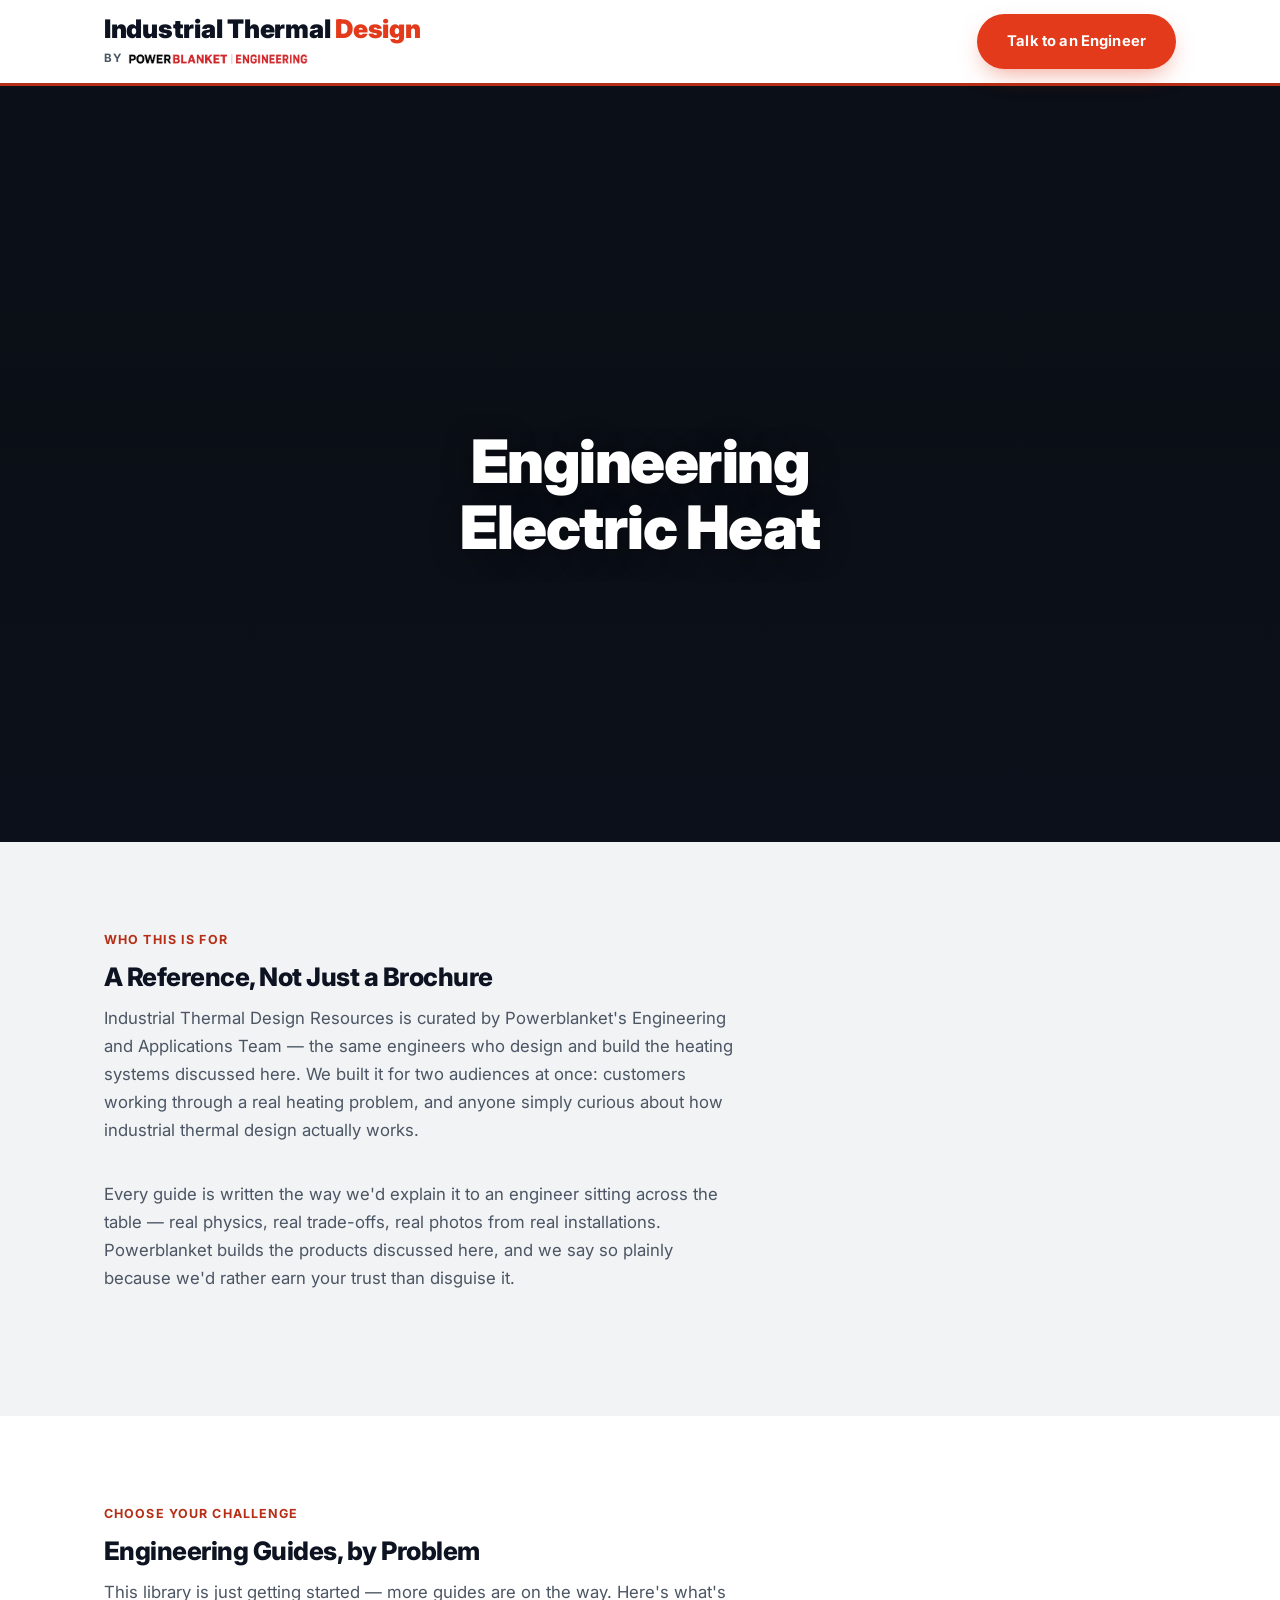
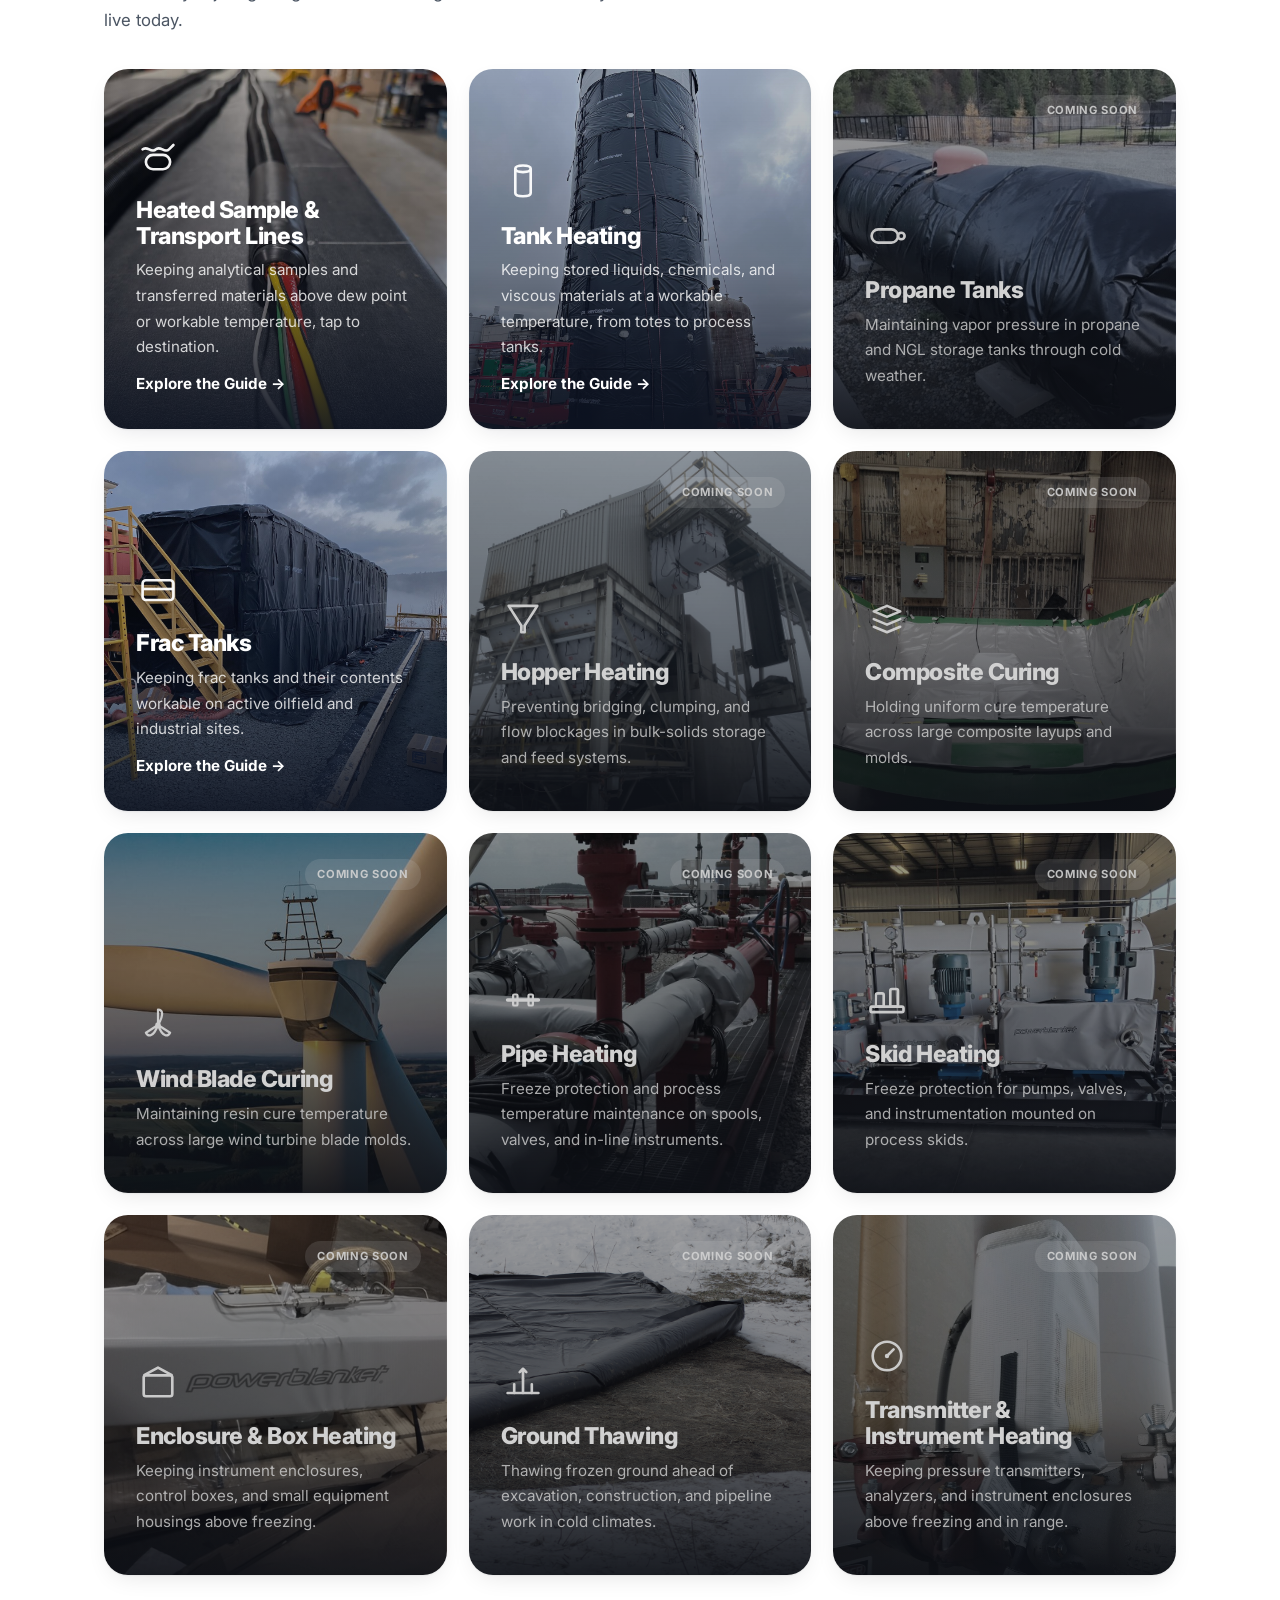
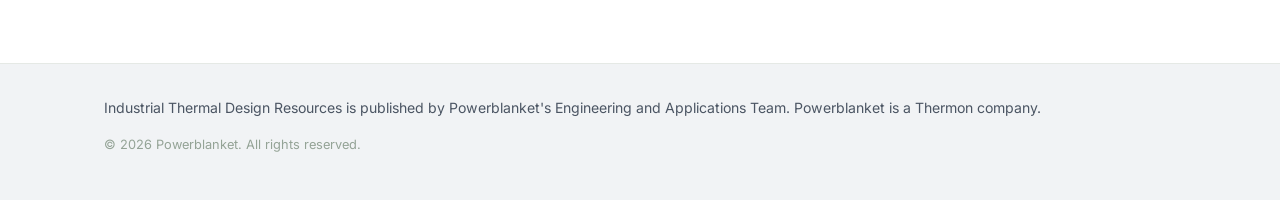
==== commit af3af4a2: "﻿Link the Tank Heating and Frac Tanks homepage tiles to their new live pages" ====
--- a/index.html
+++ b/index.html
@@ -81,9 +81,13 @@
     <div class="hero-slide" style="background-image:url('assets/hero/hero-1.jpg');"></div>
     <div class="hero-slide" data-bg="assets/hero/hero-2.jpg"></div>
     <div class="hero-slide" data-bg="assets/hero/hero-3.jpg"></div>
-    <div class="hero-slide" data-bg="assets/hero/hero-4.jpg"></div>
-    <div class="hero-slide" data-bg="assets/hero/hero-5.jpg" style="background-position: center 35%;"></div>
+    <div class="hero-slide" data-bg="assets/hero/hero-4.jpg" style="background-position: center 20%;"></div>
+    <div class="hero-slide" data-bg="assets/hero/hero-5.jpg"></div>
     <div class="hero-slide" data-bg="assets/hero/hero-6.jpg"></div>
+    <div class="hero-slide" data-bg="assets/hero/hero-7.jpg"></div>
+    <div class="hero-slide" data-bg="assets/hero/hero-8.jpg"></div>
+    <div class="hero-slide" data-bg="assets/hero/hero-9.jpg" style="background-position: center 25%;"></div>
+    <div class="hero-slide" data-bg="assets/hero/hero-10.jpg"></div>
   </div>
   <div class="hero-scrim"></div>
   <div class="container hub-hero-inner">
@@ -131,8 +135,7 @@
         </div>
       </a>
 
-      <div class="tile tile-soon tile-tank">
-        <span class="tile-badge">Coming Soon</span>
+      <a class="tile tile-tank" href="tankheating/">
         <div class="tile-icon" aria-hidden="true">
           <svg viewBox="0 0 40 40" fill="none" xmlns="http://www.w3.org/2000/svg">
             <path d="M13 8C13 6 16 5 20 5C24 5 27 6 27 8V30C27 32 24 33 20 33C16 33 13 32 13 30V8Z" stroke="#fff" stroke-width="2.4"/>
@@ -142,8 +145,9 @@
         <div class="tile-body">
           <h3>Tank Heating</h3>
           <p>Keeping stored liquids, chemicals, and viscous materials at a workable temperature, from totes to process tanks.</p>
-        </div>
-      </div>
+          <span class="tile-cta">Explore the Guide &rarr;</span>
+        </div>
+      </a>
 
       <div class="tile tile-soon tile-propane">
         <span class="tile-badge">Coming Soon</span>
@@ -159,8 +163,7 @@
         </div>
       </div>
 
-      <div class="tile tile-soon tile-fractank">
-        <span class="tile-badge">Coming Soon</span>
+      <a class="tile tile-fractank" href="fractanks/">
         <div class="tile-icon" aria-hidden="true">
           <svg viewBox="0 0 40 40" fill="none" xmlns="http://www.w3.org/2000/svg">
             <rect x="6" y="12" width="28" height="18" rx="3" stroke="#fff" stroke-width="2.4"/>
@@ -170,8 +173,9 @@
         <div class="tile-body">
           <h3>Frac Tanks</h3>
           <p>Keeping frac tanks and their contents workable on active oilfield and industrial sites.</p>
-        </div>
-      </div>
+          <span class="tile-cta">Explore the Guide &rarr;</span>
+        </div>
+      </a>
 
       <div class="tile tile-soon tile-hopper">
         <span class="tile-badge">Coming Soon</span>
--- a/styles.css
+++ b/styles.css
@@ -71,7 +71,21 @@
 .kicker-on-dark { color: var(--thermal-yellow); }
 
 .section { padding: 88px 0; }
+.section-alt { background: var(--paper-alt); }
 .section-intro { color: var(--ink-soft); max-width: 640px; margin-bottom: 2.2rem; font-size: 1.05rem; }
+
+/* ---------- Scroll reveal — shared across subdomain pages ---------- */
+
+.reveal { opacity: 0; transform: translateY(22px); transition: opacity 0.7s cubic-bezier(0.2,0.7,0.2,1), transform 0.7s cubic-bezier(0.2,0.7,0.2,1); }
+.reveal.is-visible { opacity: 1; transform: translateY(0); }
+
+/* ---------- Ask an Engineer — closing CTA band, reused verbatim across every subdomain page ---------- */
+
+.section-cta-band { background: var(--green-900); color: #fff; text-align: center; }
+.section-cta-band h2 { color: #fff; }
+.section-cta-band p { color: #d1d5db; }
+.cta-band-inner { max-width: 560px; margin: 0 auto; }
+.cta-band-inner .btn { margin-top: 8px; }
 
 /* ---------- Banner (matches the Sample Line Guide subsite) ---------- */
 
@@ -108,26 +122,30 @@
   background-position: center;
   opacity: 0;
   filter: saturate(1.25) contrast(1.05);
-  animation: heroSlideCycle 72s infinite;
+  animation: heroSlideCycle 120s infinite;
   animation-fill-mode: backwards;
 }
 
-/* 6-slide rotation, 12s each, slower/more contemplative Ken Burns pacing for the
+/* 10-slide rotation, 12s each, slower/more contemplative Ken Burns pacing for the
    homepage's real-photo hero (the Sample Line Guide subsite still uses its own
-   9-slide/8s stock-photo timing, defined in its own stylesheet). */
+   4-slide/10s real-photo timing, defined in its own stylesheet). */
 .hero-slide:nth-child(1) { animation-delay: 0s; }
 .hero-slide:nth-child(2) { animation-delay: 12s; }
 .hero-slide:nth-child(3) { animation-delay: 24s; }
 .hero-slide:nth-child(4) { animation-delay: 36s; }
 .hero-slide:nth-child(5) { animation-delay: 48s; }
 .hero-slide:nth-child(6) { animation-delay: 60s; }
+.hero-slide:nth-child(7) { animation-delay: 72s; }
+.hero-slide:nth-child(8) { animation-delay: 84s; }
+.hero-slide:nth-child(9) { animation-delay: 96s; }
+.hero-slide:nth-child(10) { animation-delay: 108s; }
 
 @keyframes heroSlideCycle {
-  0%      { opacity: 0; transform: scale(1.1) translate(0, 0); }
-  1.4%    { opacity: 1; }
-  15%     { opacity: 1; transform: scale(1.22) translate(-2.2%, -1.4%); }
-  16.7%   { opacity: 0; }
-  100%    { opacity: 0; }
+  0%     { opacity: 0; transform: scale(1.1) translate(0, 0); }
+  0.8%   { opacity: 1; }
+  9%     { opacity: 1; transform: scale(1.22) translate(-2.2%, -1.4%); }
+  10%    { opacity: 0; }
+  100%   { opacity: 0; }
 }
 
 @media (prefers-reduced-motion: reduce) {
@@ -321,32 +339,48 @@
 .hub-footer { background: var(--paper-alt); border-top: 1px solid var(--border); padding: 32px 0; color: var(--ink-soft); font-size: 0.88rem; }
 .hub-footer-meta { margin-top: 6px; font-size: 0.8rem; color: #94a396; }
 
-/* ---------- CTA / lead-intake page ---------- */
-
-.section-cta { background: var(--green-900); color: #fff; }
-.section-cta h2 { color: #fff; }
-.section-cta .cta-copy p { color: #d1d5db; }
-.cta-grid { display: grid; grid-template-columns: 1fr 1fr; gap: 32px; align-items: start; }
-
-.cta-reassure { list-style: none; margin: 28px 0 0; padding: 0; display: flex; flex-direction: column; gap: 14px; }
-.cta-reassure li { padding-left: 28px; position: relative; color: #d1d5db; }
-.cta-reassure li::before { content: "✓"; position: absolute; left: 0; color: var(--brand-accent); font-weight: 900; }
-
-.lead-form { background: #fff; border: 1px solid var(--border); border-radius: var(--radius); padding: 28px; display: flex; flex-direction: column; gap: 4px; box-shadow: var(--shadow); }
-.lead-form label { font-size: 0.85rem; font-weight: 600; color: var(--ink); margin-top: 12px; }
-.lead-form input, .lead-form textarea, .lead-form select { padding: 11px 13px; border: 1px solid var(--border); border-radius: 8px; font-size: 1rem; font-family: inherit; margin-top: 4px; }
-.lead-form input:focus, .lead-form textarea:focus, .lead-form select:focus { outline: none; border-color: var(--green-600); box-shadow: 0 0 0 3px rgba(226,58,26,0.15); }
-.lead-form button { margin-top: 20px; }
-
-.hero-intake { min-height: 40vh; display: flex; align-items: center; padding: 130px 0 60px; background: linear-gradient(160deg, var(--brand-charcoal) 0%, #1c2536 100%); }
-.hero-intake .container { max-width: 760px; }
-.hero-intake .kicker { color: var(--thermal-yellow); }
-.hero-intake h1 { color: #fff; margin: 0 0 14px; }
-.hero-intake p { color: #c7ccd4; font-size: 1.1rem; margin: 0; }
+/* ---------- Subdomain content components — shared across every subdomain page ---------- */
+
+.content-anatomy-grid { display: grid; grid-template-columns: 1fr 1fr; gap: 48px; align-items: center; }
+.content-anatomy-grid img { width: 100%; height: auto; display: block; border-radius: var(--radius); }
+.content-anatomy-list { list-style: none; margin: 0; padding: 0; }
+.content-anatomy-list li { padding: 16px 0; border-top: 1px solid var(--border); }
+.content-anatomy-list li:first-child { border-top: none; }
+.content-anatomy-list strong { display: block; color: var(--ink); margin-bottom: 4px; }
+.content-anatomy-list span { color: var(--ink-soft); font-size: 0.94rem; }
+
+.spec-grid { display: grid; grid-template-columns: repeat(3, 1fr); gap: 1px; background: var(--border); border: 1px solid var(--border); border-radius: 14px; overflow: hidden; margin-top: 32px; }
+.spec-item { background: #fff; padding: 24px; }
+.spec-item dt { font-size: 0.76rem; text-transform: uppercase; letter-spacing: 0.06em; color: var(--ink-soft); margin-bottom: 8px; }
+.spec-item dd { margin: 0; font-size: 1.05rem; font-weight: 700; color: var(--ink); }
+
+.badge-pill { display: inline-flex; align-items: center; gap: 8px; margin-top: 24px; padding: 10px 18px; background: var(--brand-coolgray); border-radius: 999px; font-size: 0.88rem; font-weight: 700; color: var(--brand-charcoal); }
+.badge-pill svg { width: 18px; height: 18px; color: var(--brand-accent); }
+
+.case-study-block { background: var(--brand-charcoal); border-radius: var(--radius); padding: 48px; color: #fff; margin-top: 32px; }
+.case-study-kicker { text-transform: uppercase; letter-spacing: 0.1em; font-size: 0.76rem; font-weight: 700; color: var(--brand-accent); margin: 0 0 12px; }
+.case-study-block h3 { color: #fff; font-size: 1.4rem; margin: 0 0 16px; }
+.case-study-block p { color: #c7ccd4; }
+.case-study-block blockquote { margin: 24px 0 0; padding-left: 20px; border-left: 3px solid var(--brand-accent); font-size: 1.1rem; font-style: italic; color: #fff; }
+.case-study-block cite { display: block; margin-top: 12px; font-style: normal; font-size: 0.88rem; color: #94a3b8; }
+
+.content-gallery { display: grid; grid-template-columns: repeat(2, 1fr); gap: 20px; margin-top: 32px; }
+.content-gallery img { width: 100%; height: 320px; object-fit: cover; border-radius: var(--radius); box-shadow: var(--shadow); }
+
+.comparison-table-wrap { overflow-x: auto; margin-top: 32px; }
+.comparison-table { width: 100%; border-collapse: collapse; min-width: 560px; }
+.comparison-table th, .comparison-table td { padding: 14px 16px; text-align: left; border-bottom: 1px solid var(--border); font-size: 0.92rem; }
+.comparison-table th { font-size: 0.76rem; text-transform: uppercase; letter-spacing: 0.05em; color: var(--ink-soft); font-weight: 700; }
+.comparison-table td { color: var(--ink); }
+.comparison-table tr.is-winner td { font-weight: 700; color: var(--brand-accent-dark); }
+.comparison-table tfoot td { font-weight: 800; border-bottom: none; border-top: 2px solid var(--brand-charcoal); }
 
 @media (max-width: 900px) {
-  .cta-grid { grid-template-columns: 1fr; }
+  .content-anatomy-grid { grid-template-columns: 1fr; }
+  .spec-grid { grid-template-columns: 1fr; }
+  .content-gallery { grid-template-columns: 1fr; }
 }
 @media (max-width: 640px) {
-  .hero-intake { min-height: unset; padding: 90px 0 50px; }
-}
+  .case-study-block { padding: 32px 24px; }
+}
+
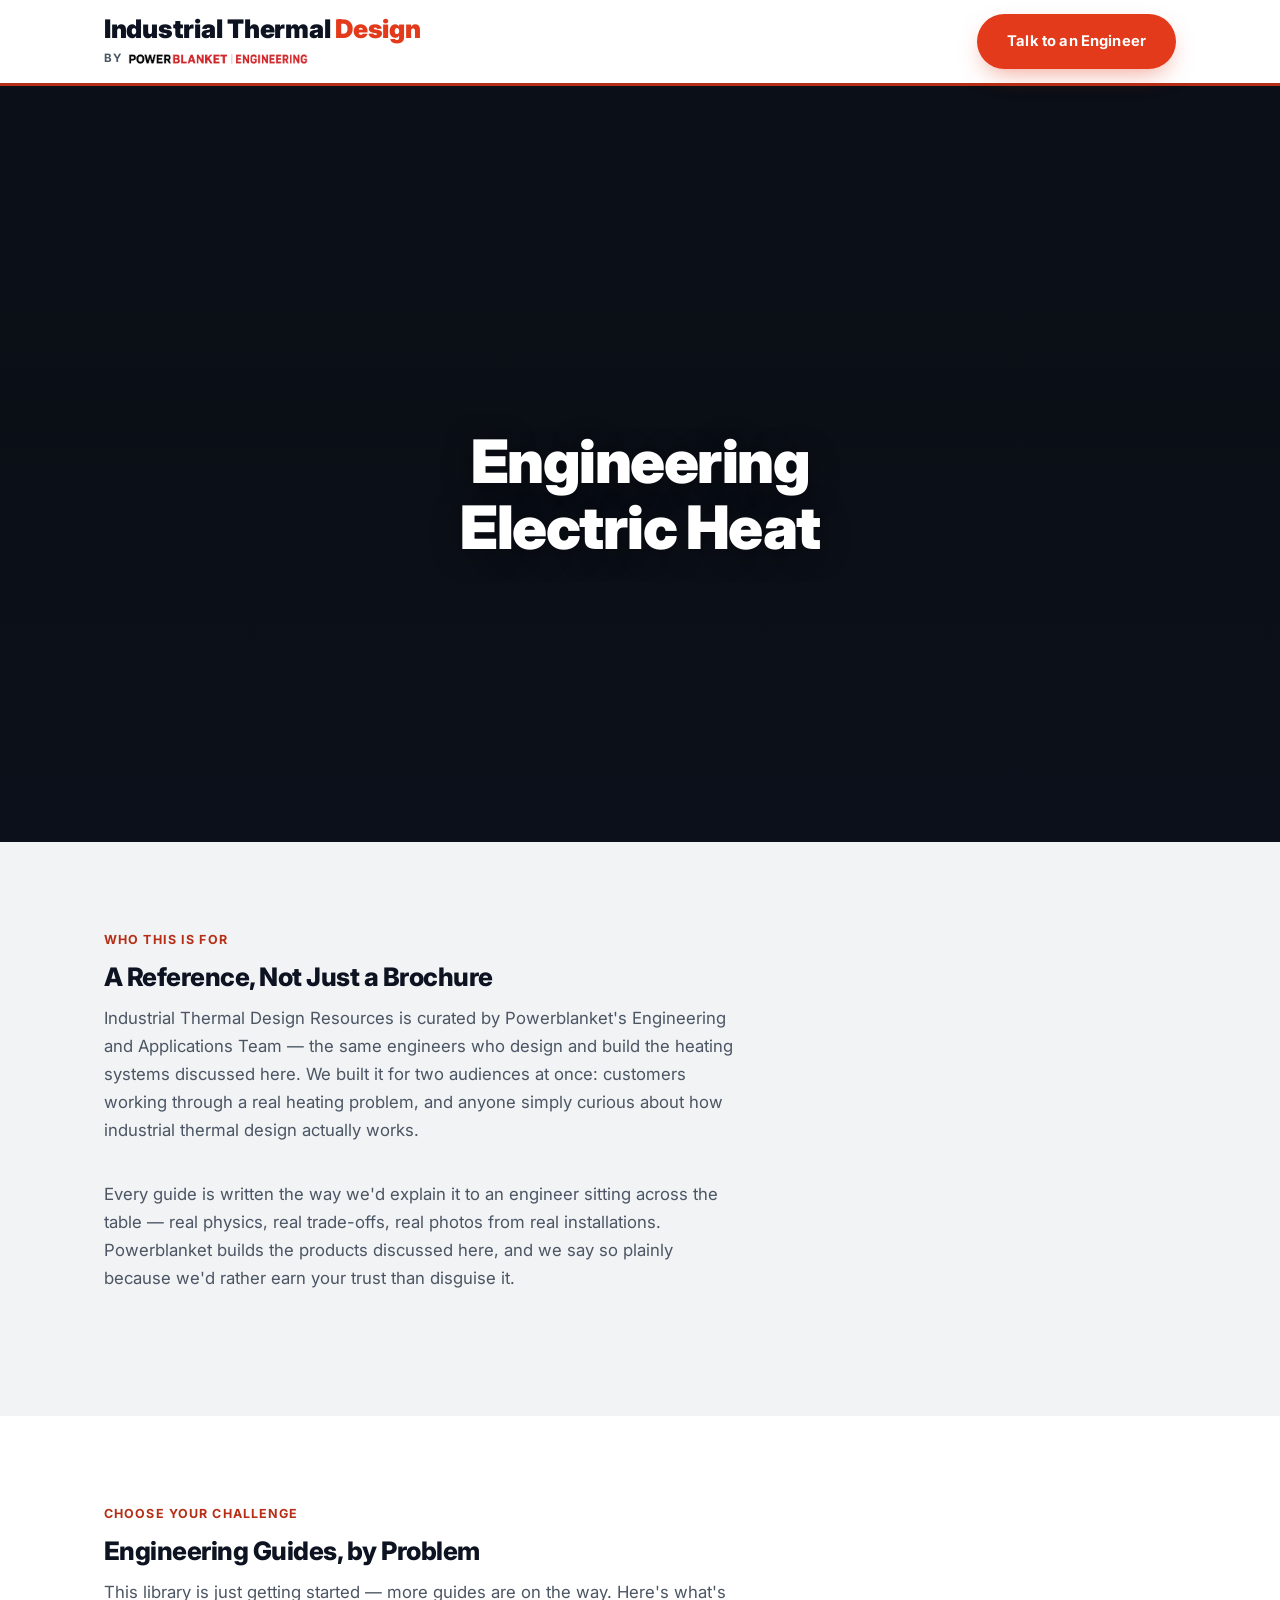
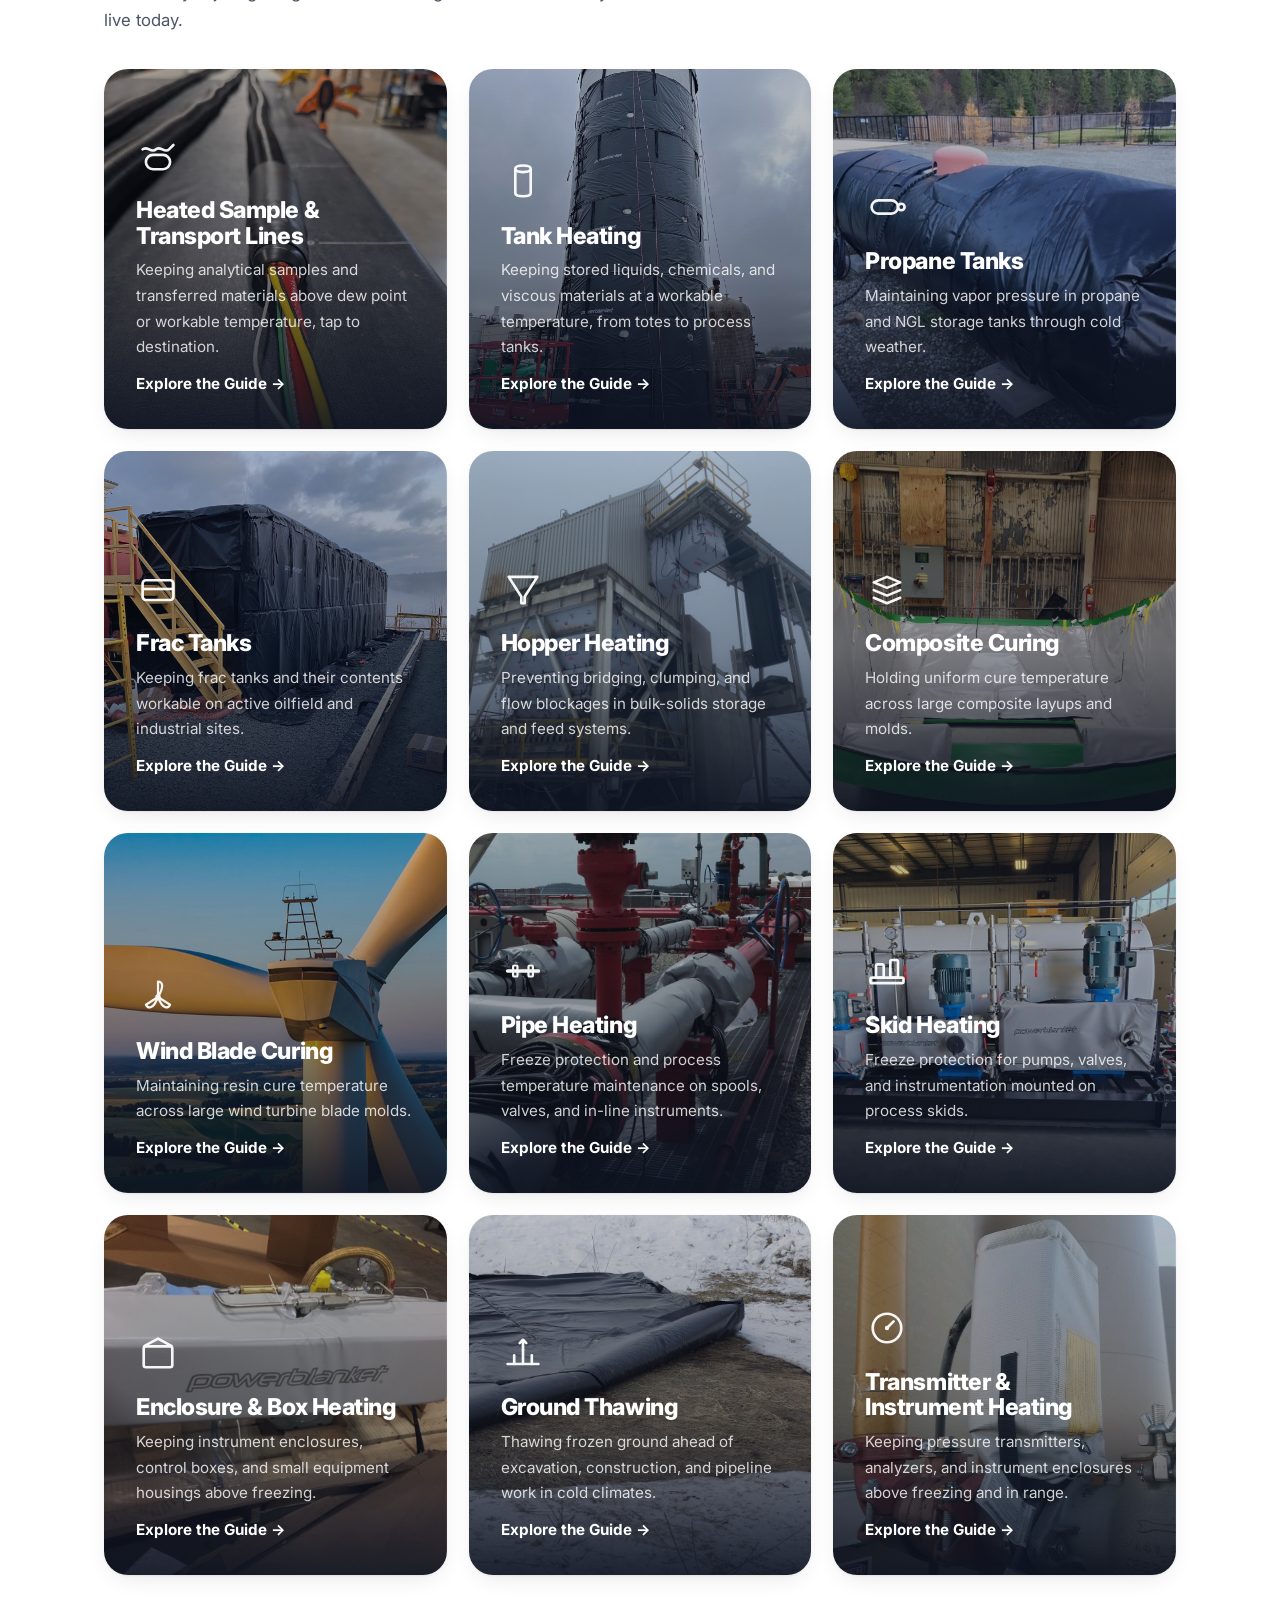
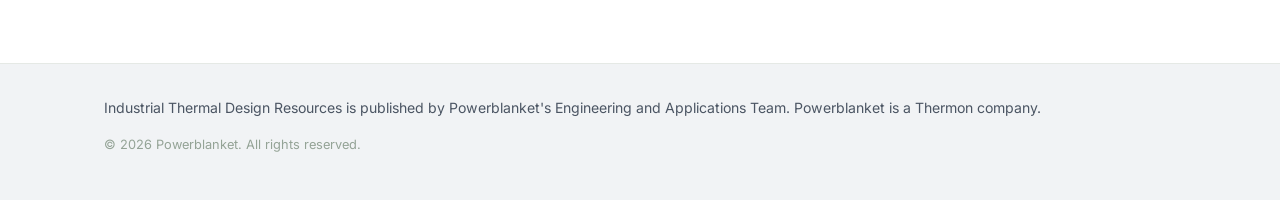
==== commit 25c18234: "﻿Add minimal working pages for the remaining 9 subdomain tiles - New pages: Propane Tanks, Hopper He" ====
--- a/index.html
+++ b/index.html
@@ -149,8 +149,7 @@
         </div>
       </a>
 
-      <div class="tile tile-soon tile-propane">
-        <span class="tile-badge">Coming Soon</span>
+      <a class="tile tile-propane" href="propanetanks/">
         <div class="tile-icon" aria-hidden="true">
           <svg viewBox="0 0 40 40" fill="none" xmlns="http://www.w3.org/2000/svg">
             <rect x="6" y="14" width="24" height="12" rx="6" stroke="#fff" stroke-width="2.4"/>
@@ -160,8 +159,9 @@
         <div class="tile-body">
           <h3>Propane Tanks</h3>
           <p>Maintaining vapor pressure in propane and NGL storage tanks through cold weather.</p>
-        </div>
-      </div>
+          <span class="tile-cta">Explore the Guide &rarr;</span>
+        </div>
+      </a>
 
       <a class="tile tile-fractank" href="fractanks/">
         <div class="tile-icon" aria-hidden="true">
@@ -177,8 +177,7 @@
         </div>
       </a>
 
-      <div class="tile tile-soon tile-hopper">
-        <span class="tile-badge">Coming Soon</span>
+      <a class="tile tile-hopper" href="hopperheating/">
         <div class="tile-icon" aria-hidden="true">
           <svg viewBox="0 0 40 40" fill="none" xmlns="http://www.w3.org/2000/svg">
             <path d="M7 9H33L21.5 27V33H18.5V27L7 9Z" stroke="#fff" stroke-width="2.4" stroke-linejoin="round"/>
@@ -187,11 +186,11 @@
         <div class="tile-body">
           <h3>Hopper Heating</h3>
           <p>Preventing bridging, clumping, and flow blockages in bulk-solids storage and feed systems.</p>
-        </div>
-      </div>
-
-      <div class="tile tile-soon tile-composite">
-        <span class="tile-badge">Coming Soon</span>
+          <span class="tile-cta">Explore the Guide &rarr;</span>
+        </div>
+      </a>
+
+      <a class="tile tile-composite" href="compositecuring/">
         <div class="tile-icon" aria-hidden="true">
           <svg viewBox="0 0 40 40" fill="none" xmlns="http://www.w3.org/2000/svg">
             <path d="M8 14L20 9L32 14L20 19L8 14Z" stroke="#fff" stroke-width="2.4" stroke-linejoin="round"/>
@@ -202,11 +201,11 @@
         <div class="tile-body">
           <h3>Composite Curing</h3>
           <p>Holding uniform cure temperature across large composite layups and molds.</p>
-        </div>
-      </div>
-
-      <div class="tile tile-soon tile-windblade">
-        <span class="tile-badge">Coming Soon</span>
+          <span class="tile-cta">Explore the Guide &rarr;</span>
+        </div>
+      </a>
+
+      <a class="tile tile-windblade" href="windbladecuring/">
         <div class="tile-icon" aria-hidden="true">
           <svg viewBox="0 0 40 40" fill="none" xmlns="http://www.w3.org/2000/svg">
             <circle cx="20" cy="20" r="2.5" fill="#fff"/>
@@ -218,11 +217,11 @@
         <div class="tile-body">
           <h3>Wind Blade Curing</h3>
           <p>Maintaining resin cure temperature across large wind turbine blade molds.</p>
-        </div>
-      </div>
-
-      <div class="tile tile-soon tile-pipe">
-        <span class="tile-badge">Coming Soon</span>
+          <span class="tile-cta">Explore the Guide &rarr;</span>
+        </div>
+      </a>
+
+      <a class="tile tile-pipe" href="pipeheating/">
         <div class="tile-icon" aria-hidden="true">
           <svg viewBox="0 0 40 40" fill="none" xmlns="http://www.w3.org/2000/svg">
             <path d="M6 20H34" stroke="#fff" stroke-width="3.2" stroke-linecap="round"/>
@@ -233,11 +232,11 @@
         <div class="tile-body">
           <h3>Pipe Heating</h3>
           <p>Freeze protection and process temperature maintenance on spools, valves, and in-line instruments.</p>
-        </div>
-      </div>
-
-      <div class="tile tile-soon tile-skid">
-        <span class="tile-badge">Coming Soon</span>
+          <span class="tile-cta">Explore the Guide &rarr;</span>
+        </div>
+      </a>
+
+      <a class="tile tile-skid" href="skidheating/">
         <div class="tile-icon" aria-hidden="true">
           <svg viewBox="0 0 40 40" fill="none" xmlns="http://www.w3.org/2000/svg">
             <rect x="5" y="26" width="30" height="5" rx="1.5" stroke="#fff" stroke-width="2.4"/>
@@ -248,11 +247,11 @@
         <div class="tile-body">
           <h3>Skid Heating</h3>
           <p>Freeze protection for pumps, valves, and instrumentation mounted on process skids.</p>
-        </div>
-      </div>
-
-      <div class="tile tile-soon tile-boxes">
-        <span class="tile-badge">Coming Soon</span>
+          <span class="tile-cta">Explore the Guide &rarr;</span>
+        </div>
+      </a>
+
+      <a class="tile tile-boxes" href="boxheating/">
         <div class="tile-icon" aria-hidden="true">
           <svg viewBox="0 0 40 40" fill="none" xmlns="http://www.w3.org/2000/svg">
             <rect x="7" y="14" width="26" height="19" rx="2" stroke="#fff" stroke-width="2.4"/>
@@ -262,11 +261,11 @@
         <div class="tile-body">
           <h3>Enclosure &amp; Box Heating</h3>
           <p>Keeping instrument enclosures, control boxes, and small equipment housings above freezing.</p>
-        </div>
-      </div>
-
-      <div class="tile tile-soon tile-groundthaw">
-        <span class="tile-badge">Coming Soon</span>
+          <span class="tile-cta">Explore the Guide &rarr;</span>
+        </div>
+      </a>
+
+      <a class="tile tile-groundthaw" href="groundthawing/">
         <div class="tile-icon" aria-hidden="true">
           <svg viewBox="0 0 40 40" fill="none" xmlns="http://www.w3.org/2000/svg">
             <path d="M6 30H34" stroke="#fff" stroke-width="2.4" stroke-linecap="round"/>
@@ -277,11 +276,11 @@
         <div class="tile-body">
           <h3>Ground Thawing</h3>
           <p>Thawing frozen ground ahead of excavation, construction, and pipeline work in cold climates.</p>
-        </div>
-      </div>
-
-      <div class="tile tile-soon tile-transmitter">
-        <span class="tile-badge">Coming Soon</span>
+          <span class="tile-cta">Explore the Guide &rarr;</span>
+        </div>
+      </a>
+
+      <a class="tile tile-transmitter" href="transmitterheating/">
         <div class="tile-icon" aria-hidden="true">
           <svg viewBox="0 0 40 40" fill="none" xmlns="http://www.w3.org/2000/svg">
             <circle cx="20" cy="20" r="13" stroke="#fff" stroke-width="2.4"/>
@@ -292,8 +291,9 @@
         <div class="tile-body">
           <h3>Transmitter &amp; Instrument Heating</h3>
           <p>Keeping pressure transmitters, analyzers, and instrument enclosures above freezing and in range.</p>
-        </div>
-      </div>
+          <span class="tile-cta">Explore the Guide &rarr;</span>
+        </div>
+      </a>
     </div>
   </div>
 </section>
